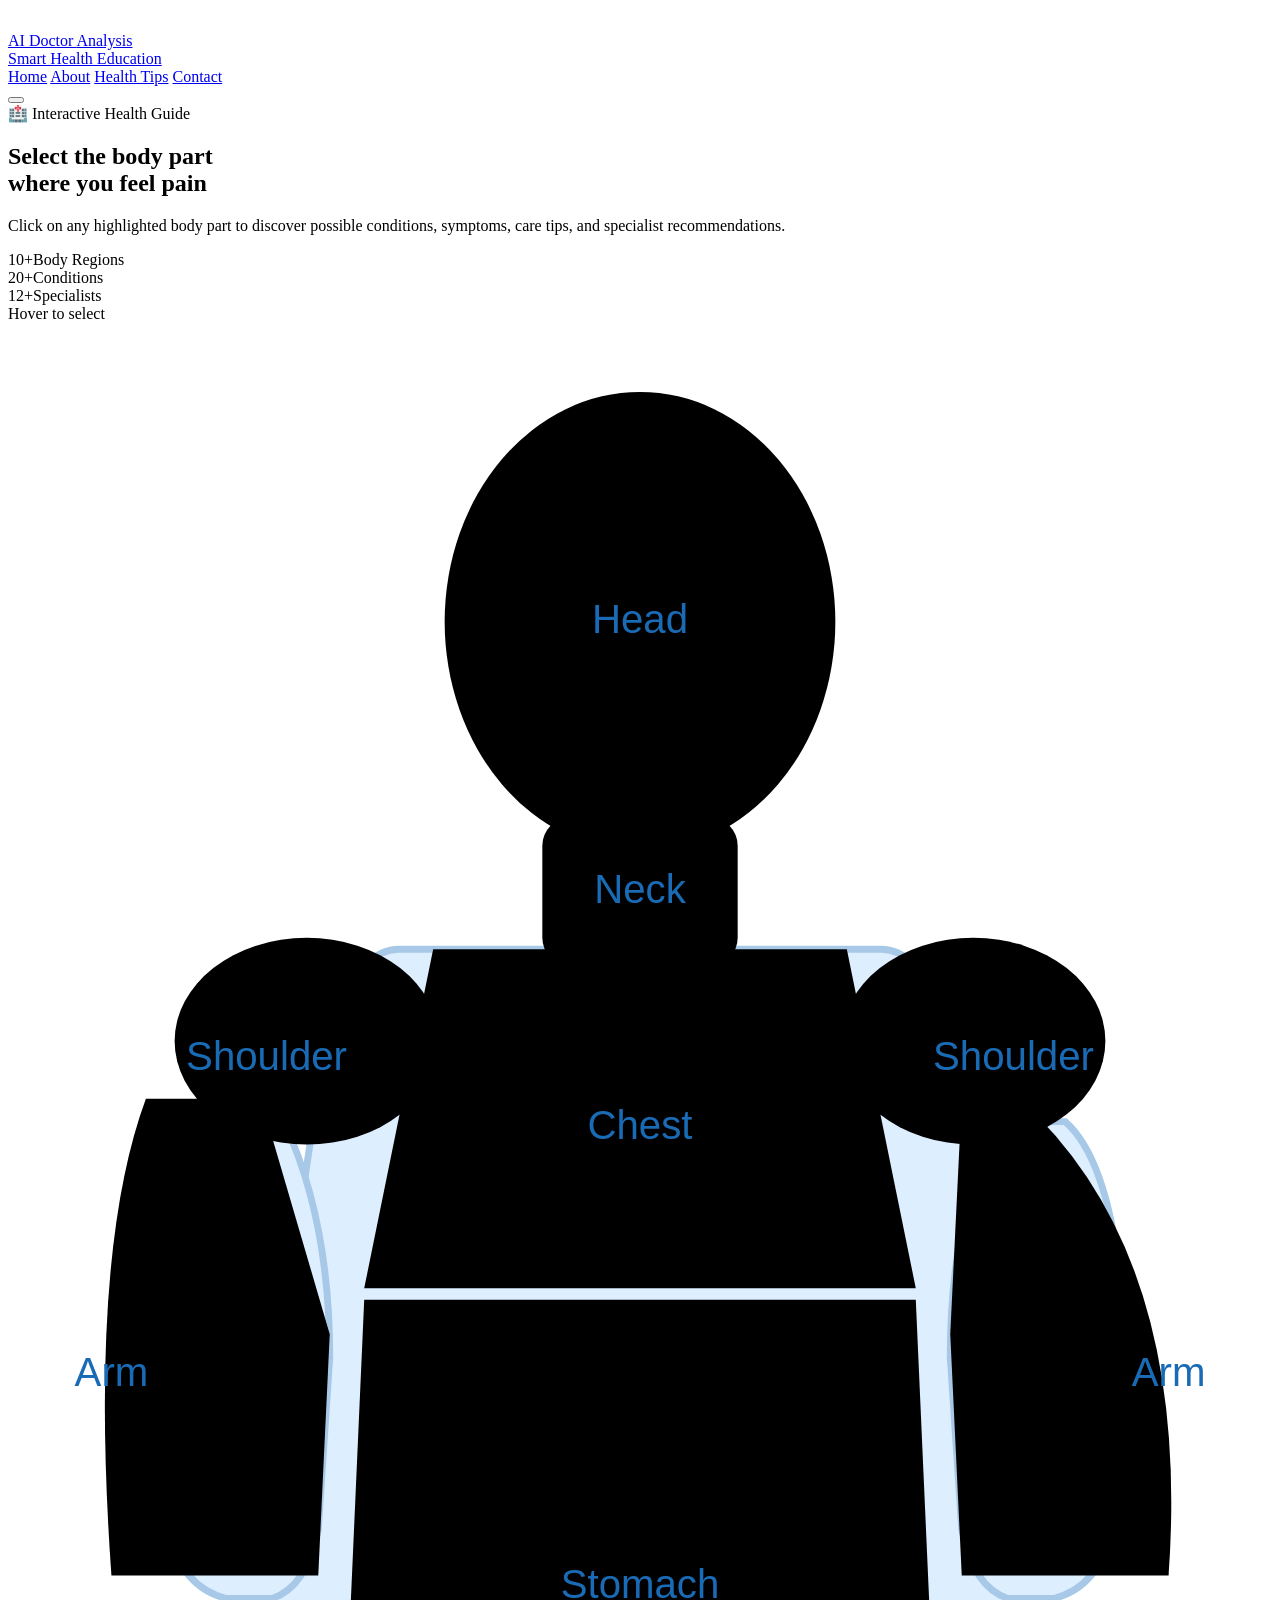
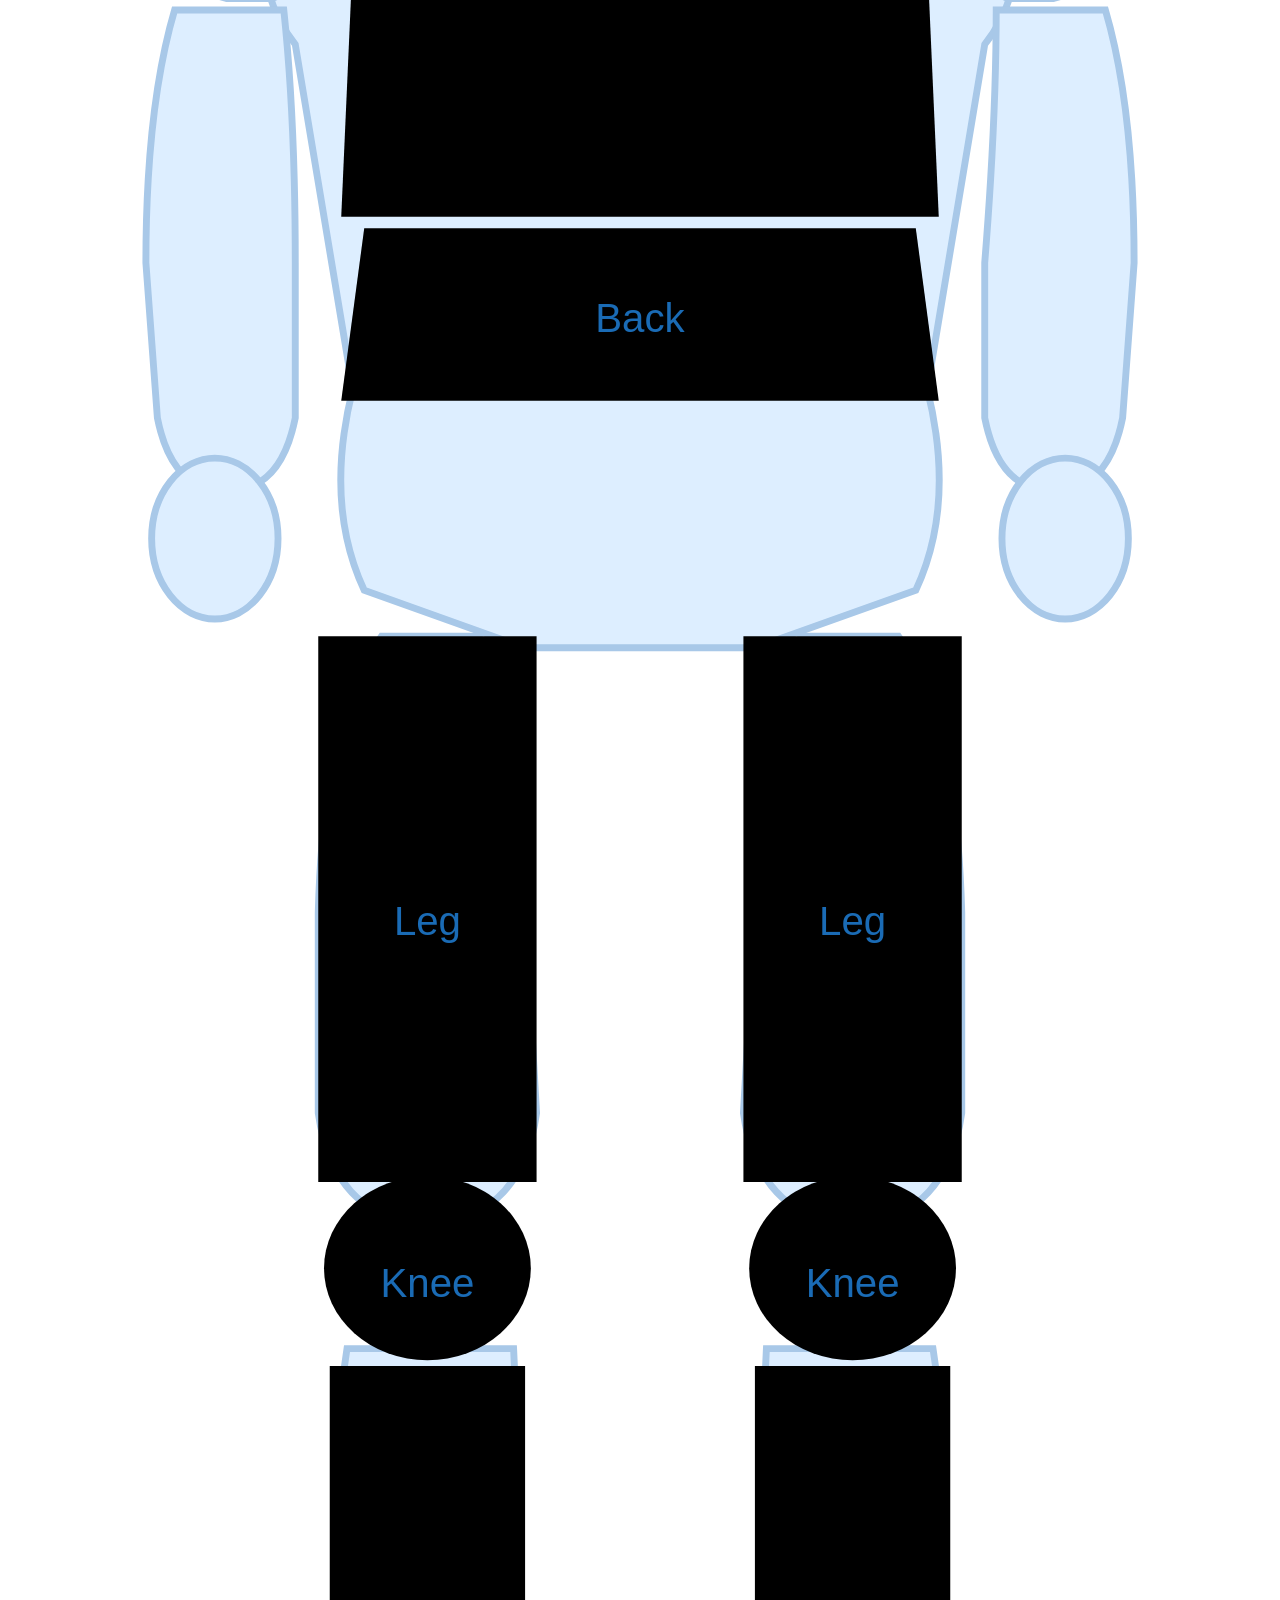
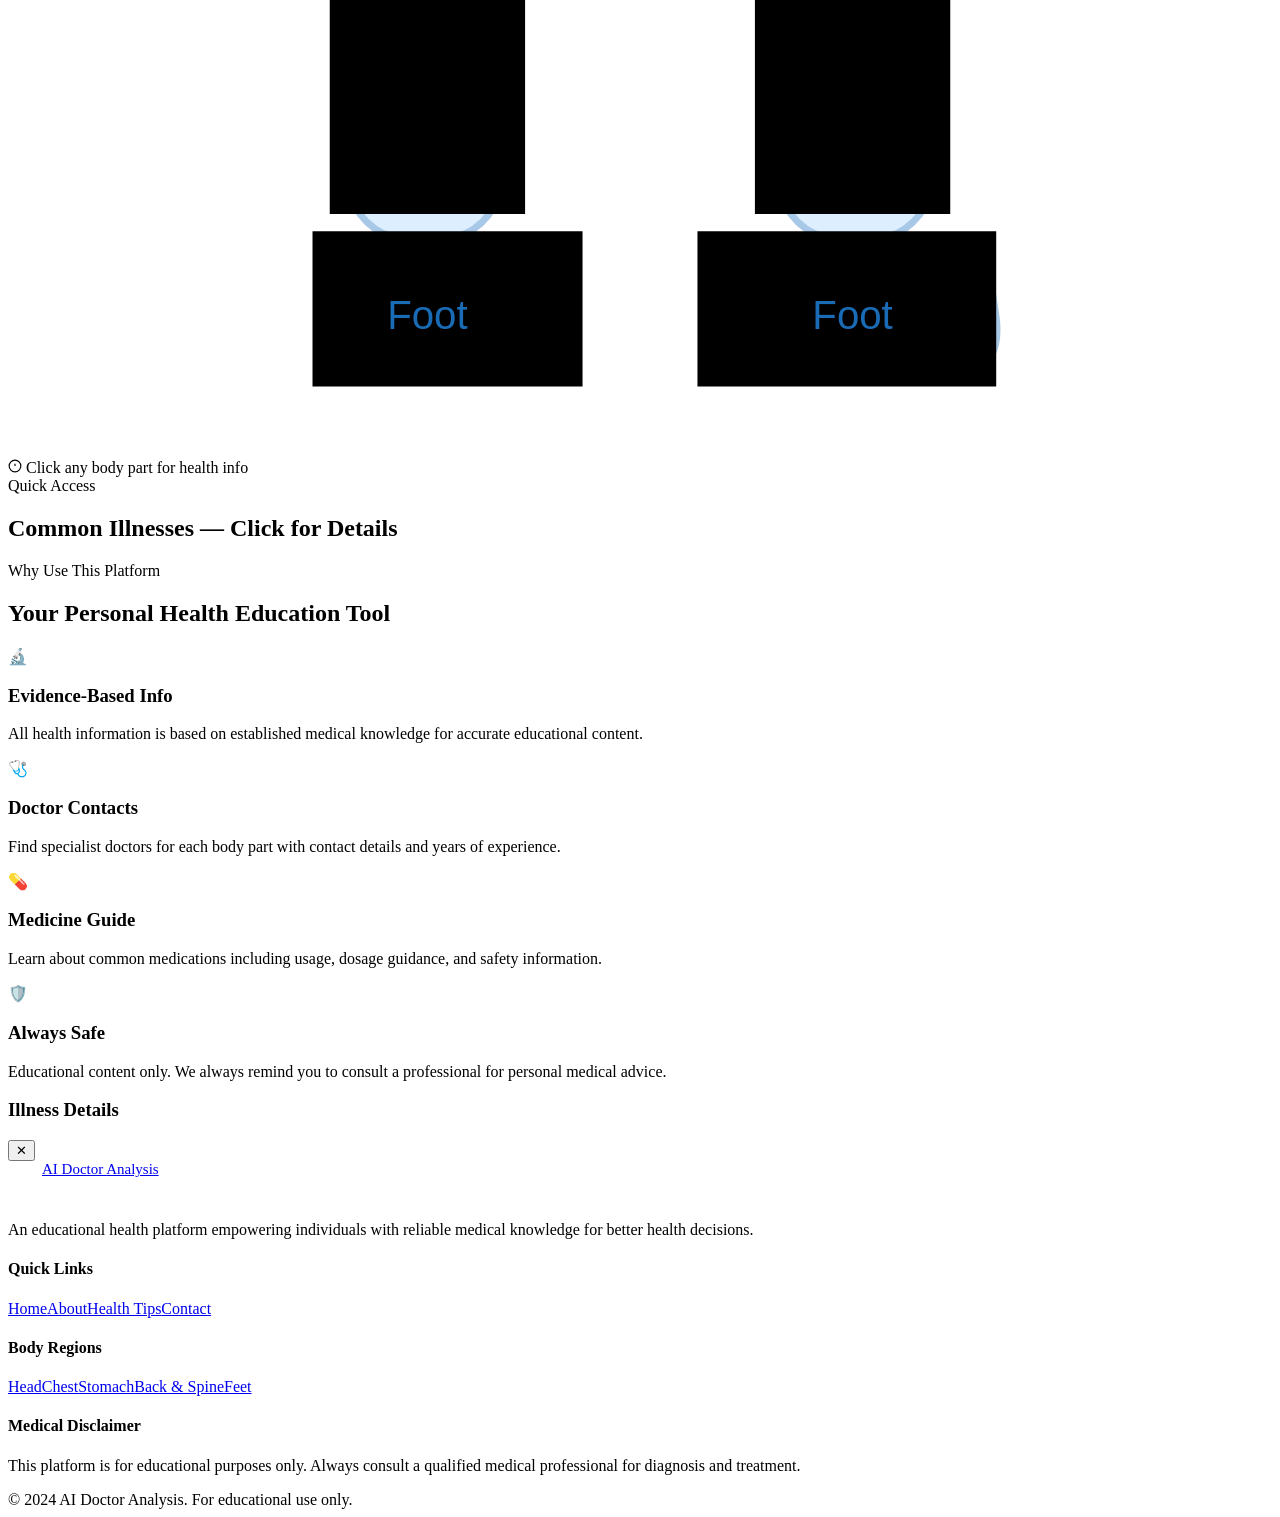
==== index.html @ 5b2f1f3f "Add files via upload" ====
<!DOCTYPE html>
<html lang="en">
<head>
<meta charset="UTF-8"><meta name="viewport" content="width=device-width,initial-scale=1">
<title>AI Doctor Analysis — Smart Health Education</title>
<link rel="stylesheet" href="css/style.css">
</head>
<body>

<header>
  <div class="hdr">
    <a href="index.html" class="logo">
      <div class="logo-ic"><svg width="20" height="20" viewBox="0 0 24 24" fill="none" stroke="white" stroke-width="2.5"><path d="M22 12h-4l-3 9L9 3l-3 9H2"/></svg></div>
      <div><div class="logo-t">AI Doctor <span>Analysis</span></div><div class="logo-s">Smart Health Education</div></div>
    </a>
    <nav class="main-nav" id="main-nav">
      <a href="index.html" class="nav-link active">Home</a>
      <a href="about.html" class="nav-link">About</a>
      <a href="tips.html" class="nav-link">Health Tips</a>
      <a href="contact.html" class="nav-link">Contact</a>
    </nav>
    <button class="hamburger" onclick="toggleMenu()"><span></span><span></span><span></span></button>
  </div>
</header>

<!-- HERO -->
<section class="hero">
  <div class="hero-inner">
    <div class="hero-text">
      <div class="hero-badge">🏥 Interactive Health Guide</div>
      <h1>Select the body part<br><span>where you feel pain</span></h1>
      <p class="hero-sub">Click on any highlighted body part to discover possible conditions, symptoms, care tips, and specialist recommendations.</p>
      <div class="hero-stats">
        <div><span class="st-num">10+</span><span class="st-lbl">Body Regions</span></div>
        <div class="st-div"></div>
        <div><span class="st-num">20+</span><span class="st-lbl">Conditions</span></div>
        <div class="st-div"></div>
        <div><span class="st-num">12+</span><span class="st-lbl">Specialists</span></div>
      </div>
    </div>

    <div class="hero-body">
      <div class="body-lbl" id="hover-lbl">Hover to select</div>
      <svg class="body-svg" viewBox="0 0 220 580" xmlns="http://www.w3.org/2000/svg">
        <defs>
          <filter id="glow"><feGaussianBlur stdDeviation="3" result="b"/><feMerge><feMergeNode in="b"/><feMergeNode in="SourceGraphic"/></feMerge></filter>
        </defs>
        <!-- Base body fill -->
        <g class="body-base" fill="#ddeeff" stroke="#a8c8e8" stroke-width="1.2">
          <ellipse cx="110" cy="52" rx="32" ry="38"/>
          <rect x="98" y="87" width="24" height="22" rx="4"/>
          <path d="M68 109 Q62 109 56 120 L44 200 Q42 220 50 230 L60 290 L160 290 L170 230 Q178 220 176 200 L164 120 Q158 109 152 109 Z"/>
          <ellipse cx="52" cy="128" rx="18" ry="14"/>
          <ellipse cx="168" cy="128" rx="18" ry="14"/>
          <path d="M36 139 Q28 146 26 171 L28 210 Q30 220 38 222 L46 222 Q52 220 54 210 L56 180 Q56 156 48 139 Z"/>
          <path d="M184 139 Q192 146 194 171 L192 210 Q190 220 182 222 L174 222 Q168 220 166 210 L164 180 Q164 156 172 139 Z"/>
          <path d="M29 224 Q24 241 24 268 L26 295 Q28 305 34 307 L42 307 Q48 305 50 295 L50 268 Q50 243 48 224 Z"/>
          <path d="M172 224 Q172 243 170 268 L170 295 Q172 305 178 307 L186 307 Q192 305 194 295 L196 268 Q196 241 191 224 Z"/>
          <ellipse cx="36" cy="316" rx="11" ry="14"/>
          <ellipse cx="184" cy="316" rx="11" ry="14"/>
          <path d="M60 290 Q55 310 62 325 L90 335 L130 335 L158 325 Q165 310 160 290 Z"/>
          <path d="M65 333 Q55 346 54 381 L54 416 Q56 430 66 434 L80 434 Q90 430 92 416 L90 381 Q88 349 82 333 Z"/>
          <path d="M155 333 Q165 346 166 381 L166 416 Q164 430 154 434 L140 434 Q130 430 128 416 L130 381 Q132 349 138 333 Z"/>
          <ellipse cx="73" cy="443" rx="16" ry="14"/>
          <ellipse cx="147" cy="443" rx="16" ry="14"/>
          <path d="M59 457 Q56 476 57 505 L58 530 Q60 540 67 542 L78 542 Q85 540 87 530 L88 505 Q89 476 88 457 Z"/>
          <path d="M132 457 Q131 476 132 505 L133 530 Q135 540 142 542 L153 542 Q160 540 162 530 L163 505 Q164 476 161 457 Z"/>
          <path d="M57 543 Q55 556 58 564 L92 566 Q98 564 97 556 L95 543 Z"/>
          <path d="M133 543 Q131 556 133 564 L167 566 Q173 564 172 556 L170 543 Z"/>
        </g>

        <!-- CLICKABLE PARTS — each strictly maps to one bodyPart slug -->
        <ellipse class="bp" data-part="head" data-lbl="Head" cx="110" cy="52" rx="34" ry="40"/>
        <rect class="bp" data-part="neck" data-lbl="Neck" x="93" y="86" width="34" height="26" rx="5"/>
        <ellipse class="bp" data-part="shoulders" data-lbl="Left Shoulder" cx="52" cy="125" rx="23" ry="18"/>
        <ellipse class="bp" data-part="shoulders" data-lbl="Right Shoulder" cx="168" cy="125" rx="23" ry="18"/>
        <path class="bp" data-part="chest" data-lbl="Chest" d="M74 109 L146 109 L158 168 L62 168 Z"/>
        <path class="bp" data-part="stomach" data-lbl="Stomach" d="M62 170 L158 170 L162 260 L58 260 Z"/>
        <path class="bp" data-part="arms" data-lbl="Left Arm" d="M24 135 Q14 162 18 218 L54 218 L56 176 L44 135 Z"/>
        <path class="bp" data-part="arms" data-lbl="Right Arm" d="M166 135 L176 135 Q206 162 202 218 L166 218 L164 176 Z"/>
        <path class="bp" data-part="back" data-lbl="Back / Lower Back" d="M62 262 L58 292 L162 292 L158 262 Z"/>
        <ellipse class="bp" data-part="knees" data-lbl="Left Knee" cx="73" cy="443" rx="18" ry="16"/>
        <ellipse class="bp" data-part="knees" data-lbl="Right Knee" cx="147" cy="443" rx="18" ry="16"/>
        <path class="bp" data-part="legs" data-lbl="Left Leg" d="M54 333 L92 333 L92 428 L54 428 Z"/>
        <path class="bp" data-part="legs" data-lbl="Right Leg" d="M128 333 L166 333 L166 428 L128 428 Z"/>
        <path class="bp" data-part="legs" data-lbl="Left Lower Leg" d="M56 460 L90 460 L90 538 L56 538 Z"/>
        <path class="bp" data-part="legs" data-lbl="Right Lower Leg" d="M130 460 L164 460 L164 538 L130 538 Z"/>
        <path class="bp" data-part="feet" data-lbl="Left Foot" d="M53 541 L100 541 L100 568 L53 568 Z"/>
        <path class="bp" data-part="feet" data-lbl="Right Foot" d="M120 541 L172 541 L172 568 L120 568 Z"/>

        <!-- Labels -->
        <g font-family="DM Sans,sans-serif" font-size="7" fill="#1a6bb5" pointer-events="none" text-anchor="middle">
          <text x="110" y="54">Head</text><text x="110" y="101">Neck</text>
          <text x="45" y="130">Shoulder</text><text x="175" y="130">Shoulder</text>
          <text x="110" y="142">Chest</text><text x="110" y="222">Stomach</text>
          <text x="18" y="185">Arm</text><text x="202" y="185">Arm</text>
          <text x="110" y="280">Back</text>
          <text x="73" y="448">Knee</text><text x="147" y="448">Knee</text>
          <text x="73" y="385">Leg</text><text x="147" y="385">Leg</text>
          <text x="73" y="558">Foot</text><text x="147" y="558">Foot</text>
        </g>
      </svg>
      <div class="body-hint">
        <svg width="14" height="14" viewBox="0 0 24 24" fill="none" stroke="currentColor" stroke-width="2"><circle cx="12" cy="12" r="10"/><path d="M12 8v4m0 4h.01"/></svg>
        Click any body part for health info
      </div>
    </div>
  </div>
</section>

<!-- COMMON ILLNESSES -->
<section class="common-section">
  <div class="container">
    <div class="sec-lbl">Quick Access</div>
    <h2 class="sec-title">Common Illnesses — Click for Details</h2>
    <div class="common-grid" id="common-grid"></div>
  </div>
</section>

<!-- FEATURES -->
<section class="features">
  <div class="container">
    <div class="sec-lbl">Why Use This Platform</div>
    <h2 class="sec-title">Your Personal Health Education Tool</h2>
    <div class="feat-grid">
      <div class="feat-card"><div class="feat-icon">🔬</div><h3>Evidence-Based Info</h3><p>All health information is based on established medical knowledge for accurate educational content.</p></div>
      <div class="feat-card"><div class="feat-icon">🩺</div><h3>Doctor Contacts</h3><p>Find specialist doctors for each body part with contact details and years of experience.</p></div>
      <div class="feat-card"><div class="feat-icon">💊</div><h3>Medicine Guide</h3><p>Learn about common medications including usage, dosage guidance, and safety information.</p></div>
      <div class="feat-card"><div class="feat-icon">🛡️</div><h3>Always Safe</h3><p>Educational content only. We always remind you to consult a professional for personal medical advice.</p></div>
    </div>
  </div>
</section>

<!-- COMMON ILLNESS MODAL -->
<div class="modal-overlay" id="ci-modal">
  <div class="modal" style="max-width:640px">
    <div class="m-hdr">
      <h3 id="ci-modal-title">Illness Details</h3>
      <button class="m-close" onclick="closeModal('ci-modal')">✕</button>
    </div>
    <div class="m-body" id="ci-modal-body"></div>
  </div>
</div>

<div id="toast" class="toast"></div>

<footer>
  <div class="container">
    <div class="foot-grid">
      <div class="foot-brand">
        <a href="index.html" class="logo" style="margin-bottom:10px;display:inline-flex">
          <div class="logo-ic" style="width:34px;height:34px"><svg width="16" height="16" viewBox="0 0 24 24" fill="none" stroke="white" stroke-width="2.5"><path d="M22 12h-4l-3 9L9 3l-3 9H2"/></svg></div>
          <div><div class="logo-t" style="font-size:15px">AI Doctor <span>Analysis</span></div></div>
        </a>
        <p>An educational health platform empowering individuals with reliable medical knowledge for better health decisions.</p>
      </div>
      <div class="foot-links"><h4>Quick Links</h4><a href="index.html">Home</a><a href="about.html">About</a><a href="tips.html">Health Tips</a><a href="contact.html">Contact</a></div>
      <div class="foot-links"><h4>Body Regions</h4><a href="illness.html?part=head">Head</a><a href="illness.html?part=chest">Chest</a><a href="illness.html?part=stomach">Stomach</a><a href="illness.html?part=back">Back & Spine</a><a href="illness.html?part=feet">Feet</a></div>
      <div class="foot-disc"><h4>Medical Disclaimer</h4><p>This platform is for educational purposes only. Always consult a qualified medical professional for diagnosis and treatment.</p></div>
    </div>
    <div class="foot-btm">© 2024 AI Doctor Analysis. For educational use only.</div>
  </div>
</footer>

<script src="js/data.js"></script>
<script>
// Body part click
document.querySelectorAll('.bp').forEach(el => {
  el.addEventListener('mouseenter', () => {
    document.getElementById('hover-lbl').textContent = el.dataset.lbl;
    document.querySelectorAll(`[data-part="${el.dataset.part}"]`).forEach(p => p.style.fill = 'rgba(0,180,216,.3)');
  });
  el.addEventListener('mouseleave', () => {
    document.getElementById('hover-lbl').textContent = 'Hover to select';
    document.querySelectorAll(`[data-part="${el.dataset.part}"]`).forEach(p => p.style.fill = 'transparent');
  });
  el.addEventListener('click', () => {
    window.location.href = `illness.html?part=${el.dataset.part}`;
  });
});

// Build common illness grid
function buildCommonGrid() {
  const grid = document.getElementById('common-grid');
  grid.innerHTML = COMMON_ILLNESSES.map(ci => `
    <div class="ci-card" onclick="showCommonIllness('${ci.id}')">
      <div class="ci-icon">${ci.icon}</div>
      <div class="ci-name">${ci.name}</div>
    </div>`).join('');
}

function showCommonIllness(id) {
  const ci = COMMON_ILLNESSES.find(c => c.id === id);
  if (!ci) return;
  document.getElementById('ci-modal-title').textContent = ci.icon + ' ' + ci.name;
  document.getElementById('ci-modal-body').innerHTML = `
    <p style="color:var(--tx-l);line-height:1.75;margin-bottom:18px;font-size:15px">${esc(ci.description)}</p>
    <div class="list-title">🔍 Symptoms</div>
    <ul class="sym-list">${ci.symptoms.map(s=>`<li>${esc(s)}</li>`).join('')}</ul>
    <div class="list-title" style="margin-top:18px">💚 Care Tips</div>
    <ul class="care-list">${ci.careTips.map(c=>`<li>${esc(c)}</li>`).join('')}</ul>
    <div class="list-title" style="margin-top:18px">💊 Medicines</div>
    <div class="med-warn">⚠️ Educational only — always consult a doctor before taking any medication.</div>
    <div class="med-cards" style="margin-top:12px">
      ${ci.medicines.map(m=>`
        <div class="med-card">
          <div class="med-name">${esc(m.name)}</div>
          <span class="otc-badge ${m.otc?'otc-yes':'otc-no'}">${m.otc?'✓ Over-the-Counter':'⚕ Prescription Required'}</span>
          <div class="med-info">${esc(m.info)}</div>
        </div>`).join('')}
    </div>
    <div style="margin-top:16px;padding:12px 14px;background:#e8f4ff;border-radius:9px;font-size:13px;color:var(--pr-d);border-left:3px solid var(--pr)">
      <strong>⚕️ Note:</strong> This information is for educational purposes only. If symptoms are severe or persistent, please consult a qualified healthcare professional immediately.
    </div>`;
  openModal('ci-modal');
}

buildCommonGrid();
</script>
</body>
</html>
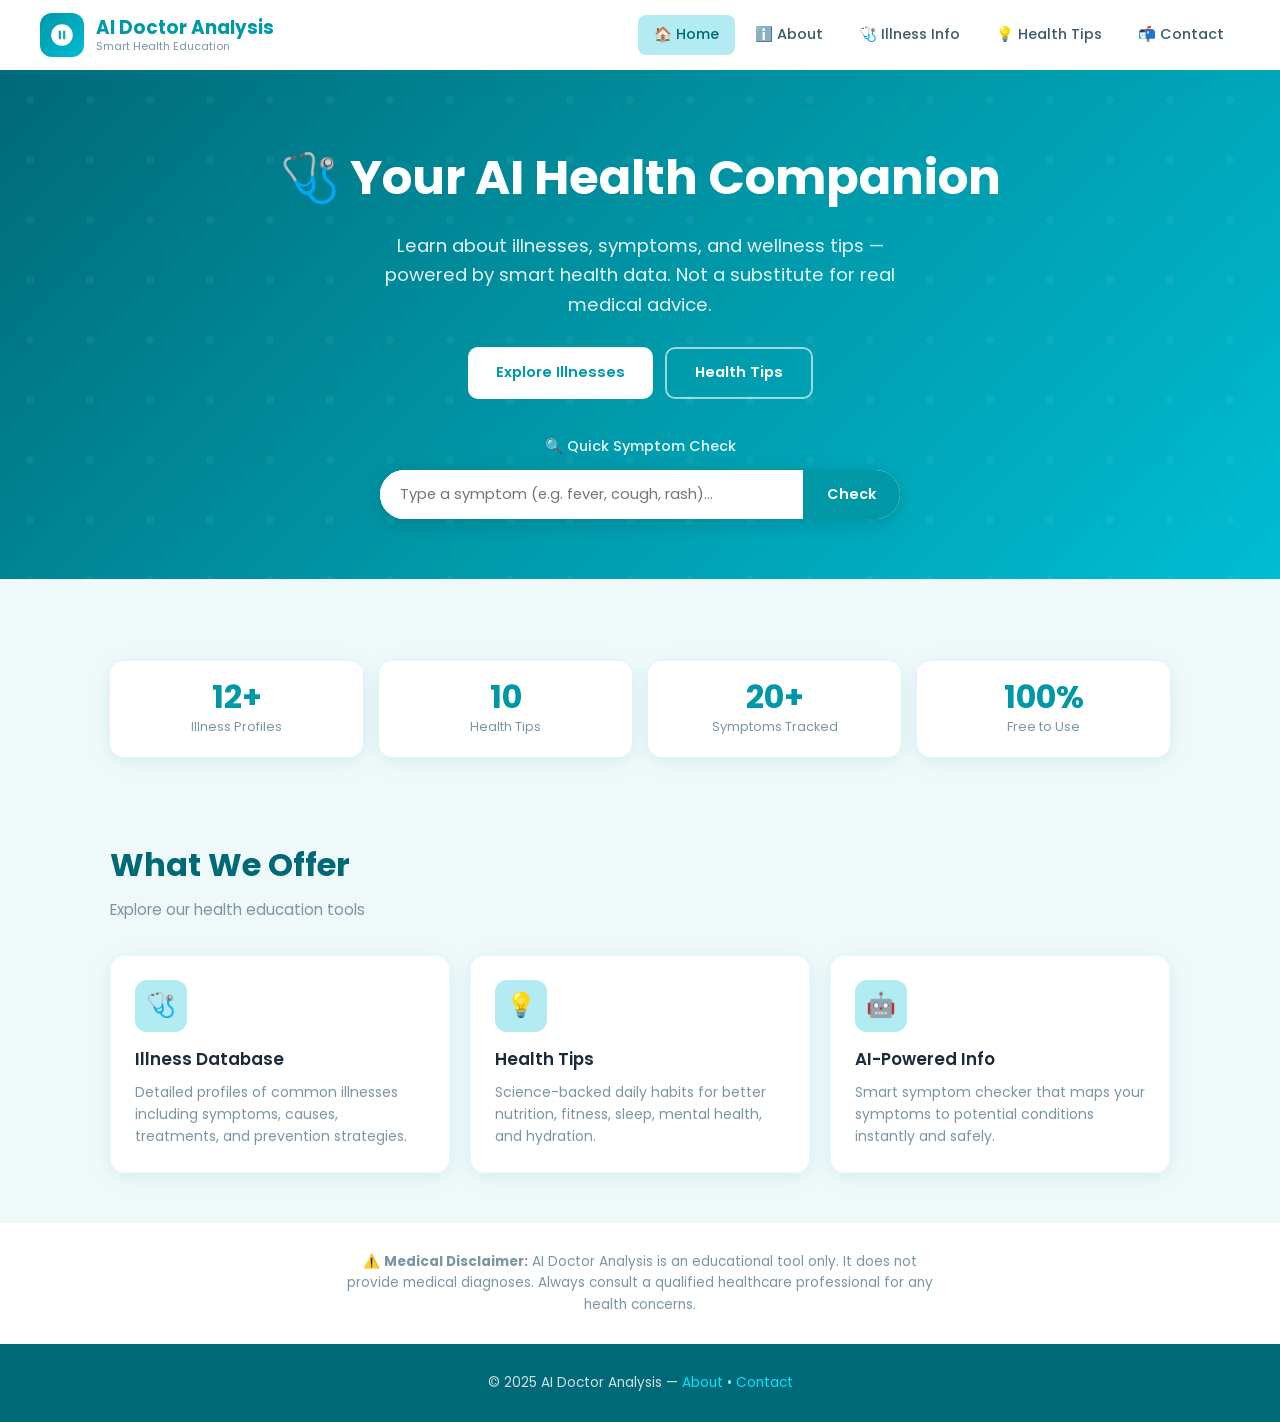
==== commit 19b14d3f: "Add files via upload" ====
--- a/index.html
+++ b/index.html
@@ -1,221 +1,164 @@
 <!DOCTYPE html>
 <html lang="en">
 <head>
-<meta charset="UTF-8"><meta name="viewport" content="width=device-width,initial-scale=1">
-<title>AI Doctor Analysis — Smart Health Education</title>
-<link rel="stylesheet" href="css/style.css">
+  <meta charset="UTF-8" />
+  <meta name="viewport" content="width=device-width, initial-scale=1.0" />
+  <title>AI Doctor Analysis - Smart Health Education</title>
+  <link rel="stylesheet" href="css/style.css" />
 </head>
 <body>
 
-<header>
-  <div class="hdr">
-    <a href="index.html" class="logo">
-      <div class="logo-ic"><svg width="20" height="20" viewBox="0 0 24 24" fill="none" stroke="white" stroke-width="2.5"><path d="M22 12h-4l-3 9L9 3l-3 9H2"/></svg></div>
-      <div><div class="logo-t">AI Doctor <span>Analysis</span></div><div class="logo-s">Smart Health Education</div></div>
-    </a>
-    <nav class="main-nav" id="main-nav">
-      <a href="index.html" class="nav-link active">Home</a>
-      <a href="about.html" class="nav-link">About</a>
-      <a href="tips.html" class="nav-link">Health Tips</a>
-      <a href="contact.html" class="nav-link">Contact</a>
-    </nav>
-    <button class="hamburger" onclick="toggleMenu()"><span></span><span></span><span></span></button>
-  </div>
-</header>
+  <!-- Overlay for mobile menu -->
+  <div class="nav-overlay" id="navOverlay"></div>
 
-<!-- HERO -->
-<section class="hero">
-  <div class="hero-inner">
-    <div class="hero-text">
-      <div class="hero-badge">🏥 Interactive Health Guide</div>
-      <h1>Select the body part<br><span>where you feel pain</span></h1>
-      <p class="hero-sub">Click on any highlighted body part to discover possible conditions, symptoms, care tips, and specialist recommendations.</p>
-      <div class="hero-stats">
-        <div><span class="st-num">10+</span><span class="st-lbl">Body Regions</span></div>
-        <div class="st-div"></div>
-        <div><span class="st-num">20+</span><span class="st-lbl">Conditions</span></div>
-        <div class="st-div"></div>
-        <div><span class="st-num">12+</span><span class="st-lbl">Specialists</span></div>
+  <!-- NAVBAR -->
+  <nav class="navbar">
+    <div class="navbar-container">
+      <a href="index.html" class="navbar-brand">
+        <div class="brand-icon">
+          <svg viewBox="0 0 24 24" xmlns="http://www.w3.org/2000/svg">
+            <path d="M12 2C6.48 2 2 6.48 2 12s4.48 10 10 10 10-4.48 10-10S17.52 2 12 2zm-1 14H9V8h2v8zm4 0h-2V8h2v8z"/>
+          </svg>
+        </div>
+        <div class="brand-text">
+          <span class="brand-name">AI Doctor Analysis</span>
+          <span class="brand-tagline">Smart Health Education</span>
+        </div>
+      </a>
+
+      <!-- Hamburger Button -->
+      <button class="hamburger" id="hamburger" aria-label="Toggle menu" aria-expanded="false">
+        <span></span>
+        <span></span>
+        <span></span>
+      </button>
+
+      <!-- Nav Links -->
+      <ul class="navbar-links" id="navLinks">
+        <li><a href="index.html">🏠 Home</a></li>
+        <li><a href="about.html">ℹ️ About</a></li>
+        <li><a href="illness.html">🩺 Illness Info</a></li>
+        <li><a href="tips.html">💡 Health Tips</a></li>
+        <li><a href="contact.html">📬 Contact</a></li>
+      </ul>
+    </div>
+  </nav>
+
+  <!-- PAGE CONTENT -->
+  <main class="page-content">
+
+    <!-- Hero -->
+    <section class="hero">
+      <h1>🩺 Your AI Health Companion</h1>
+      <p>Learn about illnesses, symptoms, and wellness tips — powered by smart health data. Not a substitute for real medical advice.</p>
+      <div style="display:flex;gap:12px;justify-content:center;flex-wrap:wrap;margin-top:8px;">
+        <a href="illness.html" class="btn btn-primary">Explore Illnesses</a>
+        <a href="tips.html" class="btn btn-outline">Health Tips</a>
       </div>
-    </div>
 
-    <div class="hero-body">
-      <div class="body-lbl" id="hover-lbl">Hover to select</div>
-      <svg class="body-svg" viewBox="0 0 220 580" xmlns="http://www.w3.org/2000/svg">
-        <defs>
-          <filter id="glow"><feGaussianBlur stdDeviation="3" result="b"/><feMerge><feMergeNode in="b"/><feMergeNode in="SourceGraphic"/></feMerge></filter>
-        </defs>
-        <!-- Base body fill -->
-        <g class="body-base" fill="#ddeeff" stroke="#a8c8e8" stroke-width="1.2">
-          <ellipse cx="110" cy="52" rx="32" ry="38"/>
-          <rect x="98" y="87" width="24" height="22" rx="4"/>
-          <path d="M68 109 Q62 109 56 120 L44 200 Q42 220 50 230 L60 290 L160 290 L170 230 Q178 220 176 200 L164 120 Q158 109 152 109 Z"/>
-          <ellipse cx="52" cy="128" rx="18" ry="14"/>
-          <ellipse cx="168" cy="128" rx="18" ry="14"/>
-          <path d="M36 139 Q28 146 26 171 L28 210 Q30 220 38 222 L46 222 Q52 220 54 210 L56 180 Q56 156 48 139 Z"/>
-          <path d="M184 139 Q192 146 194 171 L192 210 Q190 220 182 222 L174 222 Q168 220 166 210 L164 180 Q164 156 172 139 Z"/>
-          <path d="M29 224 Q24 241 24 268 L26 295 Q28 305 34 307 L42 307 Q48 305 50 295 L50 268 Q50 243 48 224 Z"/>
-          <path d="M172 224 Q172 243 170 268 L170 295 Q172 305 178 307 L186 307 Q192 305 194 295 L196 268 Q196 241 191 224 Z"/>
-          <ellipse cx="36" cy="316" rx="11" ry="14"/>
-          <ellipse cx="184" cy="316" rx="11" ry="14"/>
-          <path d="M60 290 Q55 310 62 325 L90 335 L130 335 L158 325 Q165 310 160 290 Z"/>
-          <path d="M65 333 Q55 346 54 381 L54 416 Q56 430 66 434 L80 434 Q90 430 92 416 L90 381 Q88 349 82 333 Z"/>
-          <path d="M155 333 Q165 346 166 381 L166 416 Q164 430 154 434 L140 434 Q130 430 128 416 L130 381 Q132 349 138 333 Z"/>
-          <ellipse cx="73" cy="443" rx="16" ry="14"/>
-          <ellipse cx="147" cy="443" rx="16" ry="14"/>
-          <path d="M59 457 Q56 476 57 505 L58 530 Q60 540 67 542 L78 542 Q85 540 87 530 L88 505 Q89 476 88 457 Z"/>
-          <path d="M132 457 Q131 476 132 505 L133 530 Q135 540 142 542 L153 542 Q160 540 162 530 L163 505 Q164 476 161 457 Z"/>
-          <path d="M57 543 Q55 556 58 564 L92 566 Q98 564 97 556 L95 543 Z"/>
-          <path d="M133 543 Q131 556 133 564 L167 566 Q173 564 172 556 L170 543 Z"/>
-        </g>
+      <!-- Symptom Checker -->
+      <div style="margin-top:36px;">
+        <p style="margin-bottom:12px;font-size:0.9rem;opacity:0.9;font-weight:500;">🔍 Quick Symptom Check</p>
+        <div class="search-box">
+          <input type="text" id="symptomInput" placeholder="Type a symptom (e.g. fever, cough, rash)..." />
+          <button onclick="checkSymptom()">Check</button>
+        </div>
+        <div class="result-box" id="symptomResult">
+          <h3>🔎 Possible Conditions</h3>
+          <ul id="resultList"></ul>
+          <p style="margin-top:12px;font-size:0.78rem;color:#999;">⚠️ This is for educational purposes only. Consult a doctor for diagnosis.</p>
+        </div>
+      </div>
+    </section>
 
-        <!-- CLICKABLE PARTS — each strictly maps to one bodyPart slug -->
-        <ellipse class="bp" data-part="head" data-lbl="Head" cx="110" cy="52" rx="34" ry="40"/>
-        <rect class="bp" data-part="neck" data-lbl="Neck" x="93" y="86" width="34" height="26" rx="5"/>
-        <ellipse class="bp" data-part="shoulders" data-lbl="Left Shoulder" cx="52" cy="125" rx="23" ry="18"/>
-        <ellipse class="bp" data-part="shoulders" data-lbl="Right Shoulder" cx="168" cy="125" rx="23" ry="18"/>
-        <path class="bp" data-part="chest" data-lbl="Chest" d="M74 109 L146 109 L158 168 L62 168 Z"/>
-        <path class="bp" data-part="stomach" data-lbl="Stomach" d="M62 170 L158 170 L162 260 L58 260 Z"/>
-        <path class="bp" data-part="arms" data-lbl="Left Arm" d="M24 135 Q14 162 18 218 L54 218 L56 176 L44 135 Z"/>
-        <path class="bp" data-part="arms" data-lbl="Right Arm" d="M166 135 L176 135 Q206 162 202 218 L166 218 L164 176 Z"/>
-        <path class="bp" data-part="back" data-lbl="Back / Lower Back" d="M62 262 L58 292 L162 292 L158 262 Z"/>
-        <ellipse class="bp" data-part="knees" data-lbl="Left Knee" cx="73" cy="443" rx="18" ry="16"/>
-        <ellipse class="bp" data-part="knees" data-lbl="Right Knee" cx="147" cy="443" rx="18" ry="16"/>
-        <path class="bp" data-part="legs" data-lbl="Left Leg" d="M54 333 L92 333 L92 428 L54 428 Z"/>
-        <path class="bp" data-part="legs" data-lbl="Right Leg" d="M128 333 L166 333 L166 428 L128 428 Z"/>
-        <path class="bp" data-part="legs" data-lbl="Left Lower Leg" d="M56 460 L90 460 L90 538 L56 538 Z"/>
-        <path class="bp" data-part="legs" data-lbl="Right Lower Leg" d="M130 460 L164 460 L164 538 L130 538 Z"/>
-        <path class="bp" data-part="feet" data-lbl="Left Foot" d="M53 541 L100 541 L100 568 L53 568 Z"/>
-        <path class="bp" data-part="feet" data-lbl="Right Foot" d="M120 541 L172 541 L172 568 L120 568 Z"/>
+    <!-- Stats -->
+    <section class="section">
+      <div class="container">
+        <div class="stats-row">
+          <div class="stat-item"><div class="stat-number">12+</div><div class="stat-label">Illness Profiles</div></div>
+          <div class="stat-item"><div class="stat-number">10</div><div class="stat-label">Health Tips</div></div>
+          <div class="stat-item"><div class="stat-number">20+</div><div class="stat-label">Symptoms Tracked</div></div>
+          <div class="stat-item"><div class="stat-number">100%</div><div class="stat-label">Free to Use</div></div>
+        </div>
+      </div>
+    </section>
 
-        <!-- Labels -->
-        <g font-family="DM Sans,sans-serif" font-size="7" fill="#1a6bb5" pointer-events="none" text-anchor="middle">
-          <text x="110" y="54">Head</text><text x="110" y="101">Neck</text>
-          <text x="45" y="130">Shoulder</text><text x="175" y="130">Shoulder</text>
-          <text x="110" y="142">Chest</text><text x="110" y="222">Stomach</text>
-          <text x="18" y="185">Arm</text><text x="202" y="185">Arm</text>
-          <text x="110" y="280">Back</text>
-          <text x="73" y="448">Knee</text><text x="147" y="448">Knee</text>
-          <text x="73" y="385">Leg</text><text x="147" y="385">Leg</text>
-          <text x="73" y="558">Foot</text><text x="147" y="558">Foot</text>
-        </g>
-      </svg>
-      <div class="body-hint">
-        <svg width="14" height="14" viewBox="0 0 24 24" fill="none" stroke="currentColor" stroke-width="2"><circle cx="12" cy="12" r="10"/><path d="M12 8v4m0 4h.01"/></svg>
-        Click any body part for health info
+    <!-- Feature Cards -->
+    <section class="section" style="padding-top:0;">
+      <div class="container">
+        <h2 class="section-title">What We Offer</h2>
+        <p class="section-subtitle">Explore our health education tools</p>
+        <div class="cards-grid">
+          <a href="illness.html" class="card" style="text-decoration:none;">
+            <div class="card-icon">🩺</div>
+            <h3>Illness Database</h3>
+            <p>Detailed profiles of common illnesses including symptoms, causes, treatments, and prevention strategies.</p>
+          </a>
+          <a href="tips.html" class="card" style="text-decoration:none;">
+            <div class="card-icon">💡</div>
+            <h3>Health Tips</h3>
+            <p>Science-backed daily habits for better nutrition, fitness, sleep, mental health, and hydration.</p>
+          </a>
+          <a href="about.html" class="card" style="text-decoration:none;">
+            <div class="card-icon">🤖</div>
+            <h3>AI-Powered Info</h3>
+            <p>Smart symptom checker that maps your symptoms to potential conditions instantly and safely.</p>
+          </a>
+        </div>
       </div>
-    </div>
-  </div>
-</section>
+    </section>
 
-<!-- COMMON ILLNESSES -->
-<section class="common-section">
-  <div class="container">
-    <div class="sec-lbl">Quick Access</div>
-    <h2 class="sec-title">Common Illnesses — Click for Details</h2>
-    <div class="common-grid" id="common-grid"></div>
-  </div>
-</section>
+    <!-- Disclaimer -->
+    <section class="section" style="background:white;padding:28px 24px;">
+      <div class="container" style="text-align:center;">
+        <p style="font-size:0.85rem;color:#7a95a5;max-width:600px;margin:0 auto;">
+          ⚠️ <strong>Medical Disclaimer:</strong> AI Doctor Analysis is an educational tool only. It does not provide medical diagnoses. Always consult a qualified healthcare professional for any health concerns.
+        </p>
+      </div>
+    </section>
 
-<!-- FEATURES -->
-<section class="features">
-  <div class="container">
-    <div class="sec-lbl">Why Use This Platform</div>
-    <h2 class="sec-title">Your Personal Health Education Tool</h2>
-    <div class="feat-grid">
-      <div class="feat-card"><div class="feat-icon">🔬</div><h3>Evidence-Based Info</h3><p>All health information is based on established medical knowledge for accurate educational content.</p></div>
-      <div class="feat-card"><div class="feat-icon">🩺</div><h3>Doctor Contacts</h3><p>Find specialist doctors for each body part with contact details and years of experience.</p></div>
-      <div class="feat-card"><div class="feat-icon">💊</div><h3>Medicine Guide</h3><p>Learn about common medications including usage, dosage guidance, and safety information.</p></div>
-      <div class="feat-card"><div class="feat-icon">🛡️</div><h3>Always Safe</h3><p>Educational content only. We always remind you to consult a professional for personal medical advice.</p></div>
-    </div>
-  </div>
-</section>
+  </main>
 
-<!-- COMMON ILLNESS MODAL -->
-<div class="modal-overlay" id="ci-modal">
-  <div class="modal" style="max-width:640px">
-    <div class="m-hdr">
-      <h3 id="ci-modal-title">Illness Details</h3>
-      <button class="m-close" onclick="closeModal('ci-modal')">✕</button>
-    </div>
-    <div class="m-body" id="ci-modal-body"></div>
-  </div>
-</div>
+  <footer>
+    <p>&copy; 2025 AI Doctor Analysis &mdash; <a href="about.html">About</a> &bull; <a href="contact.html">Contact</a></p>
+  </footer>
 
-<div id="toast" class="toast"></div>
+  <script src="js/data.js"></script>
+  <script src="js/navbar.js"></script>
+  <script>
+    function checkSymptom() {
+      const input = document.getElementById('symptomInput').value.toLowerCase().trim();
+      const resultBox = document.getElementById('symptomResult');
+      const resultList = document.getElementById('resultList');
 
-<footer>
-  <div class="container">
-    <div class="foot-grid">
-      <div class="foot-brand">
-        <a href="index.html" class="logo" style="margin-bottom:10px;display:inline-flex">
-          <div class="logo-ic" style="width:34px;height:34px"><svg width="16" height="16" viewBox="0 0 24 24" fill="none" stroke="white" stroke-width="2.5"><path d="M22 12h-4l-3 9L9 3l-3 9H2"/></svg></div>
-          <div><div class="logo-t" style="font-size:15px">AI Doctor <span>Analysis</span></div></div>
-        </a>
-        <p>An educational health platform empowering individuals with reliable medical knowledge for better health decisions.</p>
-      </div>
-      <div class="foot-links"><h4>Quick Links</h4><a href="index.html">Home</a><a href="about.html">About</a><a href="tips.html">Health Tips</a><a href="contact.html">Contact</a></div>
-      <div class="foot-links"><h4>Body Regions</h4><a href="illness.html?part=head">Head</a><a href="illness.html?part=chest">Chest</a><a href="illness.html?part=stomach">Stomach</a><a href="illness.html?part=back">Back & Spine</a><a href="illness.html?part=feet">Feet</a></div>
-      <div class="foot-disc"><h4>Medical Disclaimer</h4><p>This platform is for educational purposes only. Always consult a qualified medical professional for diagnosis and treatment.</p></div>
-    </div>
-    <div class="foot-btm">© 2024 AI Doctor Analysis. For educational use only.</div>
-  </div>
-</footer>
+      if (!input) return;
 
-<script src="js/data.js"></script>
-<script>
-// Body part click
-document.querySelectorAll('.bp').forEach(el => {
-  el.addEventListener('mouseenter', () => {
-    document.getElementById('hover-lbl').textContent = el.dataset.lbl;
-    document.querySelectorAll(`[data-part="${el.dataset.part}"]`).forEach(p => p.style.fill = 'rgba(0,180,216,.3)');
-  });
-  el.addEventListener('mouseleave', () => {
-    document.getElementById('hover-lbl').textContent = 'Hover to select';
-    document.querySelectorAll(`[data-part="${el.dataset.part}"]`).forEach(p => p.style.fill = 'transparent');
-  });
-  el.addEventListener('click', () => {
-    window.location.href = `illness.html?part=${el.dataset.part}`;
-  });
-});
+      // Find matching symptoms
+      let matches = new Set();
+      for (const [key, illnesses] of Object.entries(healthData.symptomChecker)) {
+        if (input.includes(key) || key.includes(input)) {
+          illnesses.forEach(ill => matches.add(ill));
+        }
+      }
 
-// Build common illness grid
-function buildCommonGrid() {
-  const grid = document.getElementById('common-grid');
-  grid.innerHTML = COMMON_ILLNESSES.map(ci => `
-    <div class="ci-card" onclick="showCommonIllness('${ci.id}')">
-      <div class="ci-icon">${ci.icon}</div>
-      <div class="ci-name">${ci.name}</div>
-    </div>`).join('');
-}
+      resultList.innerHTML = '';
+      if (matches.size === 0) {
+        resultList.innerHTML = '<li>No matching conditions found. Try: fever, cough, rash, headache, nausea...</li>';
+      } else {
+        matches.forEach(name => {
+          const ill = healthData.illnesses.find(i => i.name === name);
+          const li = document.createElement('li');
+          li.textContent = ill ? `${ill.emoji} ${ill.name} — ${ill.severity} severity` : name;
+          resultList.appendChild(li);
+        });
+      }
 
-function showCommonIllness(id) {
-  const ci = COMMON_ILLNESSES.find(c => c.id === id);
-  if (!ci) return;
-  document.getElementById('ci-modal-title').textContent = ci.icon + ' ' + ci.name;
-  document.getElementById('ci-modal-body').innerHTML = `
-    <p style="color:var(--tx-l);line-height:1.75;margin-bottom:18px;font-size:15px">${esc(ci.description)}</p>
-    <div class="list-title">🔍 Symptoms</div>
-    <ul class="sym-list">${ci.symptoms.map(s=>`<li>${esc(s)}</li>`).join('')}</ul>
-    <div class="list-title" style="margin-top:18px">💚 Care Tips</div>
-    <ul class="care-list">${ci.careTips.map(c=>`<li>${esc(c)}</li>`).join('')}</ul>
-    <div class="list-title" style="margin-top:18px">💊 Medicines</div>
-    <div class="med-warn">⚠️ Educational only — always consult a doctor before taking any medication.</div>
-    <div class="med-cards" style="margin-top:12px">
-      ${ci.medicines.map(m=>`
-        <div class="med-card">
-          <div class="med-name">${esc(m.name)}</div>
-          <span class="otc-badge ${m.otc?'otc-yes':'otc-no'}">${m.otc?'✓ Over-the-Counter':'⚕ Prescription Required'}</span>
-          <div class="med-info">${esc(m.info)}</div>
-        </div>`).join('')}
-    </div>
-    <div style="margin-top:16px;padding:12px 14px;background:#e8f4ff;border-radius:9px;font-size:13px;color:var(--pr-d);border-left:3px solid var(--pr)">
-      <strong>⚕️ Note:</strong> This information is for educational purposes only. If symptoms are severe or persistent, please consult a qualified healthcare professional immediately.
-    </div>`;
-  openModal('ci-modal');
-}
+      resultBox.classList.add('show');
+    }
 
-buildCommonGrid();
-</script>
+    document.getElementById('symptomInput').addEventListener('keydown', function(e) {
+      if (e.key === 'Enter') checkSymptom();
+    });
+  </script>
 </body>
 </html>
--- a/css/style.css
+++ b/css/style.css
@@ -0,0 +1,710 @@
+/* ==========================================
+   AI Doctor - Complete Mobile-Responsive CSS
+   ========================================== */
+
+@import url('https://fonts.googleapis.com/css2?family=Poppins:wght@300;400;500;600;700&display=swap');
+
+:root {
+  --primary: #0097a7;
+  --primary-dark: #006978;
+  --primary-light: #b2ebf2;
+  --secondary: #00bcd4;
+  --accent: #00e5ff;
+  --white: #ffffff;
+  --light-bg: #f0f9fa;
+  --text-dark: #1a2a3a;
+  --text-mid: #3d5a6c;
+  --text-light: #7a95a5;
+  --card-bg: #ffffff;
+  --shadow: 0 4px 20px rgba(0,151,167,0.12);
+  --shadow-hover: 0 8px 30px rgba(0,151,167,0.22);
+  --border-radius: 14px;
+  --nav-height: 70px;
+}
+
+* {
+  margin: 0;
+  padding: 0;
+  box-sizing: border-box;
+}
+
+html {
+  scroll-behavior: smooth;
+}
+
+body {
+  font-family: 'Poppins', sans-serif;
+  background-color: var(--light-bg);
+  color: var(--text-dark);
+  line-height: 1.6;
+}
+
+/* ==========================================
+   NAVBAR - FULLY MOBILE RESPONSIVE
+   ========================================== */
+
+.navbar {
+  position: fixed;
+  top: 0;
+  left: 0;
+  width: 100%;
+  height: var(--nav-height);
+  background: var(--white);
+  box-shadow: 0 2px 20px rgba(0,151,167,0.15);
+  z-index: 1000;
+  display: flex;
+  align-items: center;
+  padding: 0 24px;
+}
+
+.navbar-container {
+  width: 100%;
+  max-width: 1200px;
+  margin: 0 auto;
+  display: flex;
+  align-items: center;
+  justify-content: space-between;
+}
+
+/* Logo */
+.navbar-brand {
+  display: flex;
+  align-items: center;
+  gap: 12px;
+  text-decoration: none;
+}
+
+.brand-icon {
+  width: 44px;
+  height: 44px;
+  background: linear-gradient(135deg, var(--primary), var(--secondary));
+  border-radius: 12px;
+  display: flex;
+  align-items: center;
+  justify-content: center;
+  flex-shrink: 0;
+}
+
+.brand-icon svg {
+  width: 26px;
+  height: 26px;
+  fill: white;
+}
+
+.brand-text {
+  display: flex;
+  flex-direction: column;
+  line-height: 1.2;
+}
+
+.brand-name {
+  font-size: 1.15rem;
+  font-weight: 700;
+  color: var(--primary);
+}
+
+.brand-tagline {
+  font-size: 0.68rem;
+  color: var(--text-light);
+  font-weight: 400;
+}
+
+/* Nav Links - Desktop */
+.navbar-links {
+  display: flex;
+  align-items: center;
+  gap: 4px;
+  list-style: none;
+}
+
+.navbar-links a {
+  text-decoration: none;
+  color: var(--text-mid);
+  font-size: 0.9rem;
+  font-weight: 500;
+  padding: 8px 16px;
+  border-radius: 8px;
+  transition: all 0.2s ease;
+  display: block;
+}
+
+.navbar-links a:hover,
+.navbar-links a.active {
+  background: var(--primary-light);
+  color: var(--primary-dark);
+}
+
+/* Hamburger Button - Hidden on desktop */
+.hamburger {
+  display: none;
+  flex-direction: column;
+  gap: 5px;
+  cursor: pointer;
+  padding: 8px;
+  border-radius: 8px;
+  border: none;
+  background: transparent;
+  transition: background 0.2s;
+  z-index: 1100;
+}
+
+.hamburger:hover {
+  background: var(--primary-light);
+}
+
+.hamburger span {
+  display: block;
+  width: 24px;
+  height: 2.5px;
+  background: var(--primary);
+  border-radius: 3px;
+  transition: all 0.3s ease;
+  transform-origin: center;
+}
+
+/* Hamburger Animation when open */
+.hamburger.open span:nth-child(1) {
+  transform: translateY(7.5px) rotate(45deg);
+}
+
+.hamburger.open span:nth-child(2) {
+  opacity: 0;
+  transform: scaleX(0);
+}
+
+.hamburger.open span:nth-child(3) {
+  transform: translateY(-7.5px) rotate(-45deg);
+}
+
+/* Mobile Overlay */
+.nav-overlay {
+  display: none;
+  position: fixed;
+  inset: 0;
+  background: rgba(0, 80, 95, 0.4);
+  backdrop-filter: blur(2px);
+  z-index: 998;
+  opacity: 0;
+  transition: opacity 0.3s ease;
+}
+
+.nav-overlay.active {
+  opacity: 1;
+}
+
+/* ==========================================
+   MOBILE NAVBAR
+   ========================================== */
+
+@media (max-width: 768px) {
+  .hamburger {
+    display: flex;
+  }
+
+  /* Mobile menu panel - slides in from right */
+  .navbar-links {
+    position: fixed;
+    top: 0;
+    right: -100%;
+    width: min(280px, 80vw);
+    height: 100vh;
+    background: var(--white);
+    flex-direction: column;
+    align-items: stretch;
+    gap: 0;
+    padding: calc(var(--nav-height) + 16px) 20px 20px;
+    box-shadow: -4px 0 30px rgba(0,151,167,0.18);
+    z-index: 1050;
+    transition: right 0.35s cubic-bezier(0.25, 0.46, 0.45, 0.94);
+    overflow-y: auto;
+  }
+
+  .navbar-links.open {
+    right: 0;
+  }
+
+  .navbar-links li {
+    width: 100%;
+  }
+
+  .navbar-links a {
+    padding: 14px 20px;
+    font-size: 1rem;
+    border-radius: 10px;
+    display: flex;
+    align-items: center;
+    gap: 10px;
+    color: var(--text-dark);
+    border-bottom: 1px solid rgba(0,151,167,0.08);
+  }
+
+  .navbar-links a:last-of-type {
+    border-bottom: none;
+  }
+
+  .navbar-links a:hover,
+  .navbar-links a.active {
+    background: var(--primary-light);
+    color: var(--primary-dark);
+    transform: translateX(4px);
+  }
+
+  /* Show overlay on mobile */
+  .nav-overlay {
+    display: block;
+  }
+
+  /* Prevent body scroll when menu is open */
+  body.nav-open {
+    overflow: hidden;
+  }
+}
+
+/* ==========================================
+   PAGE LAYOUT
+   ========================================== */
+
+.page-content {
+  margin-top: var(--nav-height);
+  min-height: calc(100vh - var(--nav-height));
+}
+
+/* Hero Section */
+.hero {
+  background: linear-gradient(135deg, var(--primary-dark) 0%, var(--primary) 50%, var(--secondary) 100%);
+  color: white;
+  padding: 70px 24px 60px;
+  text-align: center;
+  position: relative;
+  overflow: hidden;
+}
+
+.hero::before {
+  content: '';
+  position: absolute;
+  inset: 0;
+  background: url("data:image/svg+xml,%3Csvg width='60' height='60' viewBox='0 0 60 60' xmlns='http://www.w3.org/2000/svg'%3E%3Cg fill='none' fill-rule='evenodd'%3E%3Cg fill='%23ffffff' fill-opacity='0.05'%3E%3Ccircle cx='30' cy='30' r='4'/%3E%3C/g%3E%3C/g%3E%3C/svg%3E");
+  pointer-events: none;
+}
+
+.hero h1 {
+  font-size: clamp(1.8rem, 5vw, 3rem);
+  font-weight: 700;
+  margin-bottom: 14px;
+  position: relative;
+}
+
+.hero p {
+  font-size: clamp(0.95rem, 2.5vw, 1.15rem);
+  opacity: 0.88;
+  max-width: 560px;
+  margin: 0 auto 28px;
+  position: relative;
+}
+
+/* Container */
+.container {
+  max-width: 1100px;
+  margin: 0 auto;
+  padding: 0 20px;
+}
+
+/* Section */
+.section {
+  padding: 50px 24px;
+}
+
+.section-title {
+  font-size: clamp(1.4rem, 3.5vw, 2rem);
+  font-weight: 700;
+  color: var(--primary-dark);
+  margin-bottom: 8px;
+}
+
+.section-subtitle {
+  color: var(--text-light);
+  font-size: 0.95rem;
+  margin-bottom: 32px;
+}
+
+/* Cards Grid */
+.cards-grid {
+  display: grid;
+  grid-template-columns: repeat(auto-fill, minmax(260px, 1fr));
+  gap: 20px;
+}
+
+.card {
+  background: var(--card-bg);
+  border-radius: var(--border-radius);
+  padding: 24px;
+  box-shadow: var(--shadow);
+  transition: transform 0.25s ease, box-shadow 0.25s ease;
+  border: 1px solid rgba(0,151,167,0.07);
+}
+
+.card:hover {
+  transform: translateY(-4px);
+  box-shadow: var(--shadow-hover);
+}
+
+.card-icon {
+  width: 52px;
+  height: 52px;
+  background: var(--primary-light);
+  border-radius: 12px;
+  display: flex;
+  align-items: center;
+  justify-content: center;
+  margin-bottom: 14px;
+  font-size: 1.5rem;
+}
+
+.card h3 {
+  font-size: 1.05rem;
+  font-weight: 600;
+  color: var(--text-dark);
+  margin-bottom: 8px;
+}
+
+.card p {
+  font-size: 0.875rem;
+  color: var(--text-light);
+  line-height: 1.6;
+}
+
+/* Buttons */
+.btn {
+  display: inline-flex;
+  align-items: center;
+  gap: 8px;
+  padding: 12px 28px;
+  border-radius: 10px;
+  font-family: 'Poppins', sans-serif;
+  font-size: 0.92rem;
+  font-weight: 600;
+  cursor: pointer;
+  border: none;
+  text-decoration: none;
+  transition: all 0.25s ease;
+}
+
+.btn-primary {
+  background: var(--white);
+  color: var(--primary);
+}
+
+.btn-primary:hover {
+  background: var(--primary-light);
+  transform: translateY(-2px);
+  box-shadow: 0 6px 20px rgba(0,0,0,0.15);
+}
+
+.btn-outline {
+  background: transparent;
+  color: var(--white);
+  border: 2px solid rgba(255,255,255,0.6);
+}
+
+.btn-outline:hover {
+  background: rgba(255,255,255,0.12);
+  border-color: white;
+}
+
+/* Search Box */
+.search-box {
+  display: flex;
+  max-width: 520px;
+  margin: 0 auto;
+  background: white;
+  border-radius: 50px;
+  overflow: hidden;
+  box-shadow: 0 4px 20px rgba(0,0,0,0.15);
+  position: relative;
+}
+
+.search-box input {
+  flex: 1;
+  border: none;
+  outline: none;
+  padding: 14px 20px;
+  font-family: 'Poppins', sans-serif;
+  font-size: 0.92rem;
+  color: var(--text-dark);
+}
+
+.search-box button {
+  background: var(--primary);
+  color: white;
+  border: none;
+  padding: 14px 24px;
+  font-family: 'Poppins', sans-serif;
+  font-weight: 600;
+  font-size: 0.9rem;
+  cursor: pointer;
+  transition: background 0.2s;
+}
+
+.search-box button:hover {
+  background: var(--primary-dark);
+}
+
+/* Symptom Result Box */
+.result-box {
+  max-width: 700px;
+  margin: 24px auto 0;
+  background: white;
+  border-radius: var(--border-radius);
+  padding: 24px;
+  box-shadow: var(--shadow);
+  text-align: left;
+  display: none;
+}
+
+.result-box.show {
+  display: block;
+  animation: fadeInUp 0.4s ease;
+}
+
+@keyframes fadeInUp {
+  from { opacity: 0; transform: translateY(16px); }
+  to   { opacity: 1; transform: translateY(0); }
+}
+
+.result-box h3 {
+  color: var(--primary-dark);
+  font-size: 1.05rem;
+  margin-bottom: 12px;
+  display: flex;
+  align-items: center;
+  gap: 8px;
+}
+
+.result-box ul {
+  list-style: none;
+  display: flex;
+  flex-direction: column;
+  gap: 8px;
+}
+
+.result-box li {
+  padding: 10px 14px;
+  background: var(--light-bg);
+  border-radius: 8px;
+  font-size: 0.875rem;
+  color: var(--text-mid);
+  border-left: 3px solid var(--primary);
+}
+
+/* Tags */
+.tag {
+  display: inline-block;
+  padding: 4px 12px;
+  background: var(--primary-light);
+  color: var(--primary-dark);
+  border-radius: 20px;
+  font-size: 0.78rem;
+  font-weight: 500;
+}
+
+/* Tip Item */
+.tip-item {
+  background: var(--card-bg);
+  border-radius: var(--border-radius);
+  padding: 20px;
+  display: flex;
+  gap: 16px;
+  align-items: flex-start;
+  box-shadow: var(--shadow);
+  border: 1px solid rgba(0,151,167,0.07);
+  transition: transform 0.2s, box-shadow 0.2s;
+}
+
+.tip-item:hover {
+  transform: translateY(-3px);
+  box-shadow: var(--shadow-hover);
+}
+
+.tip-number {
+  width: 38px;
+  height: 38px;
+  background: linear-gradient(135deg, var(--primary), var(--secondary));
+  color: white;
+  border-radius: 10px;
+  display: flex;
+  align-items: center;
+  justify-content: center;
+  font-weight: 700;
+  font-size: 0.95rem;
+  flex-shrink: 0;
+}
+
+/* Form Styles */
+.form-group {
+  margin-bottom: 18px;
+}
+
+.form-group label {
+  display: block;
+  font-size: 0.875rem;
+  font-weight: 500;
+  color: var(--text-mid);
+  margin-bottom: 6px;
+}
+
+.form-group input,
+.form-group textarea,
+.form-group select {
+  width: 100%;
+  padding: 12px 16px;
+  border: 1.5px solid #d0e8ec;
+  border-radius: 10px;
+  font-family: 'Poppins', sans-serif;
+  font-size: 0.9rem;
+  color: var(--text-dark);
+  background: white;
+  outline: none;
+  transition: border-color 0.2s, box-shadow 0.2s;
+}
+
+.form-group input:focus,
+.form-group textarea:focus,
+.form-group select:focus {
+  border-color: var(--primary);
+  box-shadow: 0 0 0 3px rgba(0,151,167,0.12);
+}
+
+.form-group textarea {
+  resize: vertical;
+  min-height: 110px;
+}
+
+/* Page Header (for inner pages) */
+.page-header {
+  background: linear-gradient(135deg, var(--primary-dark), var(--primary));
+  color: white;
+  padding: 48px 24px 40px;
+  text-align: center;
+}
+
+.page-header h1 {
+  font-size: clamp(1.6rem, 4vw, 2.4rem);
+  font-weight: 700;
+  margin-bottom: 8px;
+}
+
+.page-header p {
+  font-size: 0.95rem;
+  opacity: 0.85;
+  max-width: 500px;
+  margin: 0 auto;
+}
+
+/* Footer */
+footer {
+  background: var(--primary-dark);
+  color: rgba(255,255,255,0.8);
+  padding: 28px 24px;
+  text-align: center;
+  font-size: 0.85rem;
+}
+
+footer a {
+  color: var(--accent);
+  text-decoration: none;
+}
+
+/* Illness Filter Bar */
+.filter-bar {
+  display: flex;
+  flex-wrap: wrap;
+  gap: 8px;
+  margin-bottom: 24px;
+}
+
+.filter-btn {
+  padding: 7px 16px;
+  border-radius: 20px;
+  border: 1.5px solid var(--primary);
+  background: transparent;
+  color: var(--primary);
+  font-family: 'Poppins', sans-serif;
+  font-size: 0.83rem;
+  font-weight: 500;
+  cursor: pointer;
+  transition: all 0.2s;
+}
+
+.filter-btn.active,
+.filter-btn:hover {
+  background: var(--primary);
+  color: white;
+}
+
+/* Stats Row */
+.stats-row {
+  display: grid;
+  grid-template-columns: repeat(auto-fit, minmax(150px, 1fr));
+  gap: 16px;
+  margin: 32px 0;
+}
+
+.stat-item {
+  background: white;
+  border-radius: var(--border-radius);
+  padding: 20px;
+  text-align: center;
+  box-shadow: var(--shadow);
+}
+
+.stat-number {
+  font-size: 2rem;
+  font-weight: 700;
+  color: var(--primary);
+  line-height: 1;
+}
+
+.stat-label {
+  font-size: 0.8rem;
+  color: var(--text-light);
+  margin-top: 4px;
+}
+
+/* Responsive tweaks */
+@media (max-width: 480px) {
+  .navbar {
+    padding: 0 16px;
+  }
+
+  .hero {
+    padding: 50px 16px 44px;
+  }
+
+  .section {
+    padding: 36px 16px;
+  }
+
+  .cards-grid {
+    grid-template-columns: 1fr;
+  }
+
+  .search-box {
+    flex-direction: column;
+    border-radius: 14px;
+    overflow: visible;
+  }
+
+  .search-box input {
+    border-radius: 10px;
+  }
+
+  .search-box button {
+    border-radius: 10px;
+    width: 100%;
+    text-align: center;
+  }
+
+  .btn {
+    padding: 11px 20px;
+  }
+}
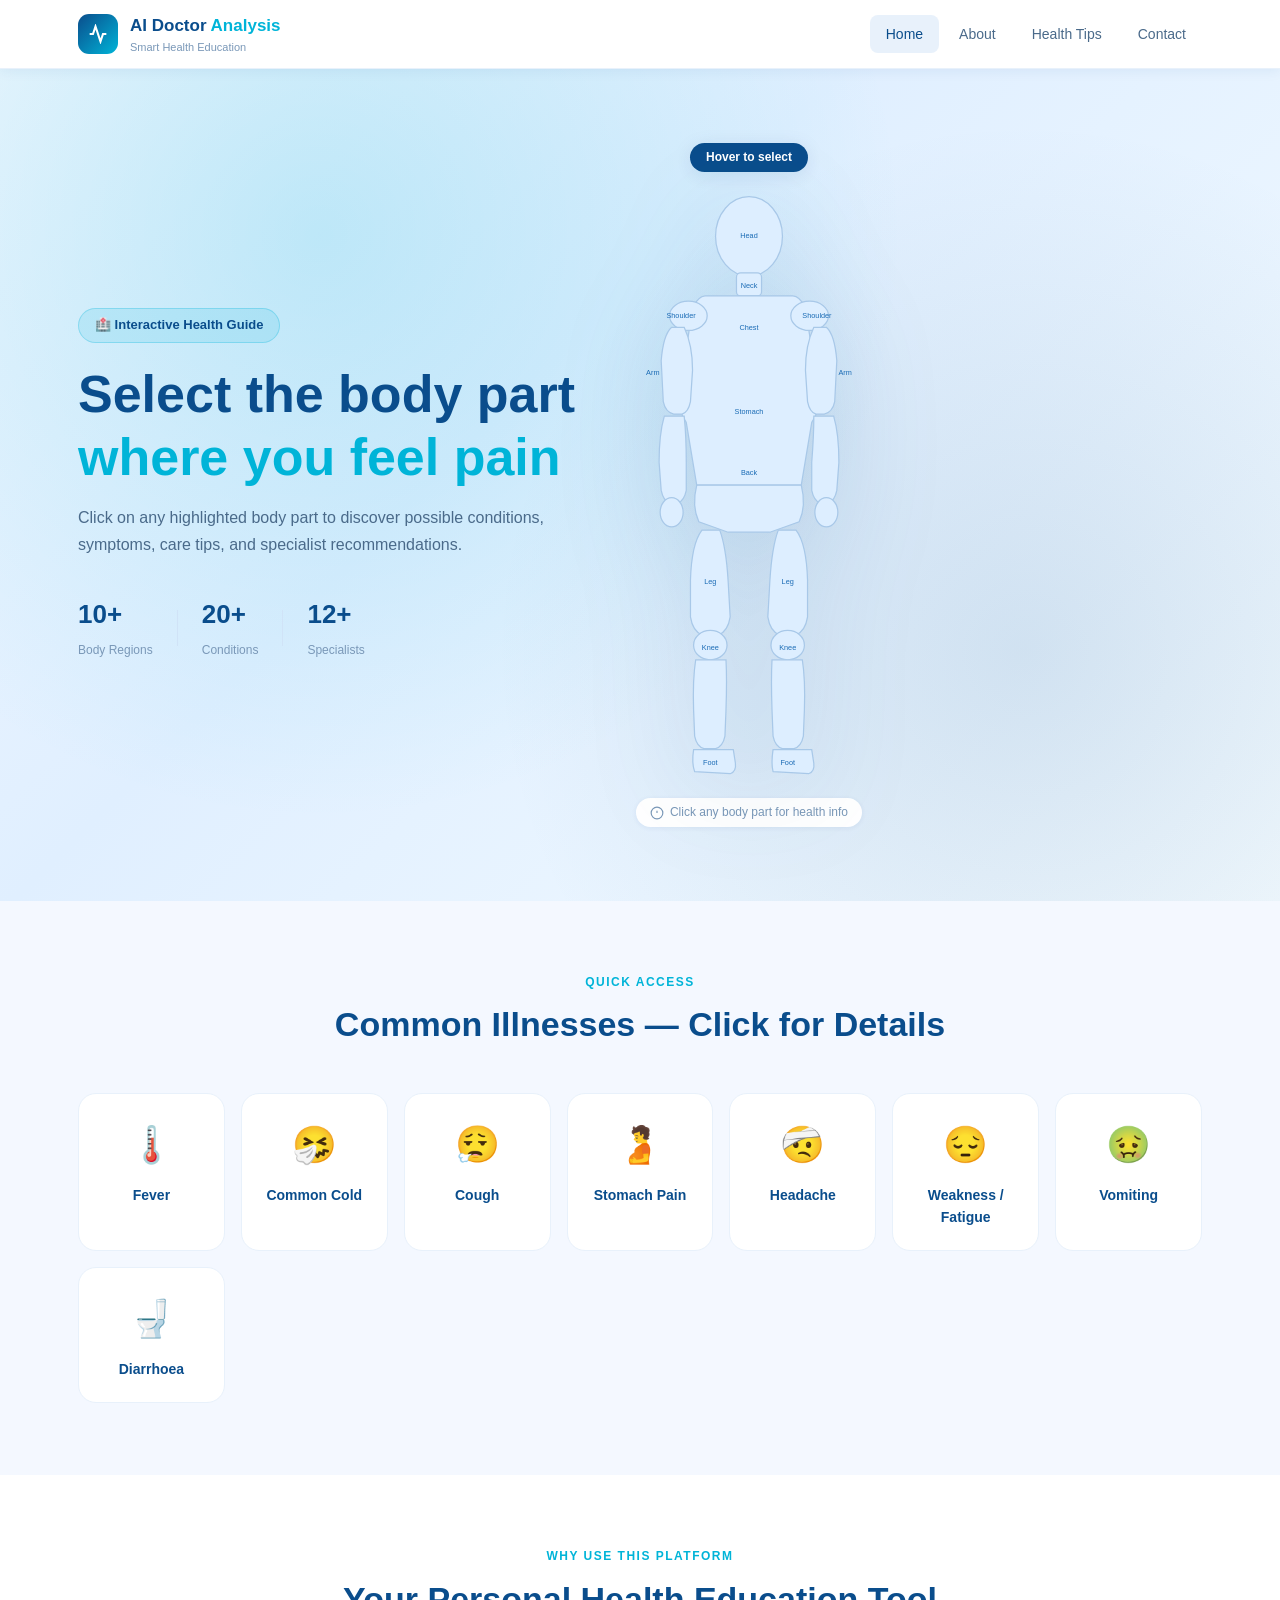
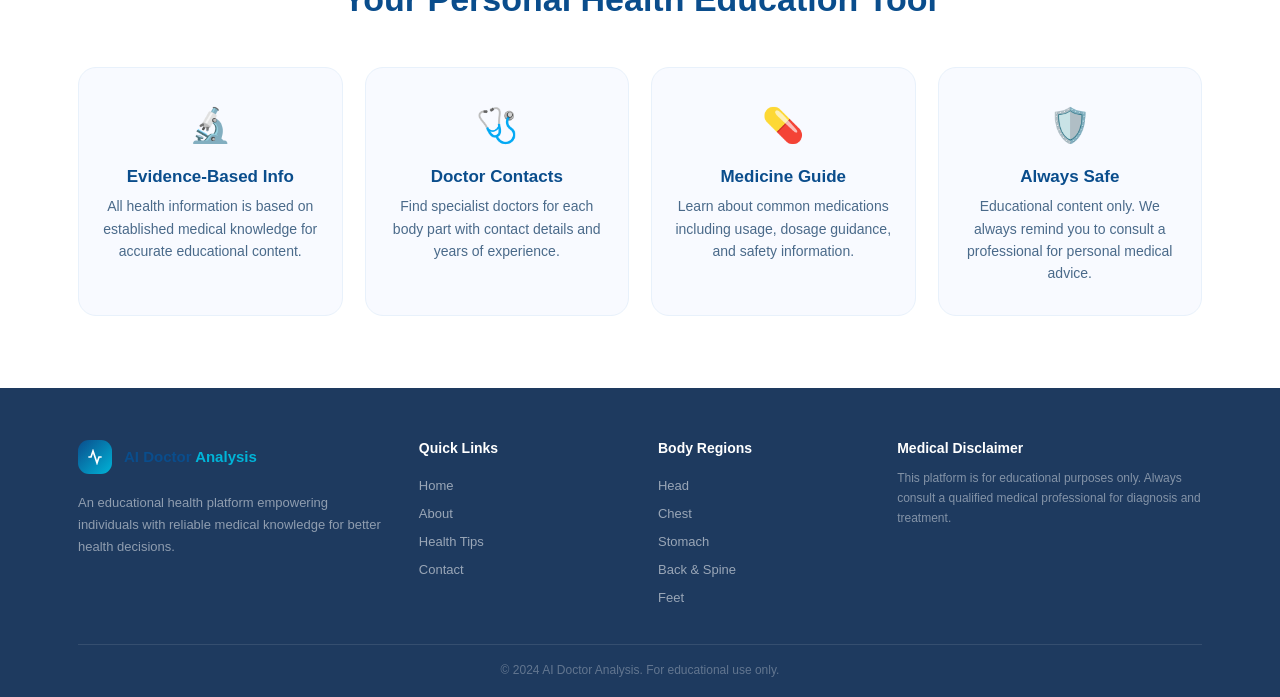
==== commit 7a798cd2: "Add files via upload" ====
--- a/index.html
+++ b/index.html
@@ -1,164 +1,221 @@
 <!DOCTYPE html>
 <html lang="en">
 <head>
-  <meta charset="UTF-8" />
-  <meta name="viewport" content="width=device-width, initial-scale=1.0" />
-  <title>AI Doctor Analysis - Smart Health Education</title>
-  <link rel="stylesheet" href="css/style.css" />
+<meta charset="UTF-8"><meta name="viewport" content="width=device-width,initial-scale=1">
+<title>AI Doctor Analysis — Smart Health Education</title>
+<link rel="stylesheet" href="css/style.css">
 </head>
 <body>
 
-  <!-- Overlay for mobile menu -->
-  <div class="nav-overlay" id="navOverlay"></div>
-
-  <!-- NAVBAR -->
-  <nav class="navbar">
-    <div class="navbar-container">
-      <a href="index.html" class="navbar-brand">
-        <div class="brand-icon">
-          <svg viewBox="0 0 24 24" xmlns="http://www.w3.org/2000/svg">
-            <path d="M12 2C6.48 2 2 6.48 2 12s4.48 10 10 10 10-4.48 10-10S17.52 2 12 2zm-1 14H9V8h2v8zm4 0h-2V8h2v8z"/>
-          </svg>
-        </div>
-        <div class="brand-text">
-          <span class="brand-name">AI Doctor Analysis</span>
-          <span class="brand-tagline">Smart Health Education</span>
-        </div>
-      </a>
-
-      <!-- Hamburger Button -->
-      <button class="hamburger" id="hamburger" aria-label="Toggle menu" aria-expanded="false">
-        <span></span>
-        <span></span>
-        <span></span>
-      </button>
-
-      <!-- Nav Links -->
-      <ul class="navbar-links" id="navLinks">
-        <li><a href="index.html">🏠 Home</a></li>
-        <li><a href="about.html">ℹ️ About</a></li>
-        <li><a href="illness.html">🩺 Illness Info</a></li>
-        <li><a href="tips.html">💡 Health Tips</a></li>
-        <li><a href="contact.html">📬 Contact</a></li>
-      </ul>
-    </div>
-  </nav>
-
-  <!-- PAGE CONTENT -->
-  <main class="page-content">
-
-    <!-- Hero -->
-    <section class="hero">
-      <h1>🩺 Your AI Health Companion</h1>
-      <p>Learn about illnesses, symptoms, and wellness tips — powered by smart health data. Not a substitute for real medical advice.</p>
-      <div style="display:flex;gap:12px;justify-content:center;flex-wrap:wrap;margin-top:8px;">
-        <a href="illness.html" class="btn btn-primary">Explore Illnesses</a>
-        <a href="tips.html" class="btn btn-outline">Health Tips</a>
+<header>
+  <div class="hdr">
+    <a href="index.html" class="logo">
+      <div class="logo-ic"><svg width="20" height="20" viewBox="0 0 24 24" fill="none" stroke="white" stroke-width="2.5"><path d="M22 12h-4l-3 9L9 3l-3 9H2"/></svg></div>
+      <div><div class="logo-t">AI Doctor <span>Analysis</span></div><div class="logo-s">Smart Health Education</div></div>
+    </a>
+    <nav class="main-nav" id="main-nav">
+      <a href="index.html" class="nav-link active">Home</a>
+      <a href="about.html" class="nav-link">About</a>
+      <a href="tips.html" class="nav-link">Health Tips</a>
+      <a href="contact.html" class="nav-link">Contact</a>
+    </nav>
+    <button class="hamburger" onclick="toggleMenu()"><span></span><span></span><span></span></button>
+  </div>
+</header>
+
+<!-- HERO -->
+<section class="hero">
+  <div class="hero-inner">
+    <div class="hero-text">
+      <div class="hero-badge">🏥 Interactive Health Guide</div>
+      <h1>Select the body part<br><span>where you feel pain</span></h1>
+      <p class="hero-sub">Click on any highlighted body part to discover possible conditions, symptoms, care tips, and specialist recommendations.</p>
+      <div class="hero-stats">
+        <div><span class="st-num">10+</span><span class="st-lbl">Body Regions</span></div>
+        <div class="st-div"></div>
+        <div><span class="st-num">20+</span><span class="st-lbl">Conditions</span></div>
+        <div class="st-div"></div>
+        <div><span class="st-num">12+</span><span class="st-lbl">Specialists</span></div>
       </div>
-
-      <!-- Symptom Checker -->
-      <div style="margin-top:36px;">
-        <p style="margin-bottom:12px;font-size:0.9rem;opacity:0.9;font-weight:500;">🔍 Quick Symptom Check</p>
-        <div class="search-box">
-          <input type="text" id="symptomInput" placeholder="Type a symptom (e.g. fever, cough, rash)..." />
-          <button onclick="checkSymptom()">Check</button>
-        </div>
-        <div class="result-box" id="symptomResult">
-          <h3>🔎 Possible Conditions</h3>
-          <ul id="resultList"></ul>
-          <p style="margin-top:12px;font-size:0.78rem;color:#999;">⚠️ This is for educational purposes only. Consult a doctor for diagnosis.</p>
-        </div>
+    </div>
+
+    <div class="hero-body">
+      <div class="body-lbl" id="hover-lbl">Hover to select</div>
+      <svg class="body-svg" viewBox="0 0 220 580" xmlns="http://www.w3.org/2000/svg">
+        <defs>
+          <filter id="glow"><feGaussianBlur stdDeviation="3" result="b"/><feMerge><feMergeNode in="b"/><feMergeNode in="SourceGraphic"/></feMerge></filter>
+        </defs>
+        <!-- Base body fill -->
+        <g class="body-base" fill="#ddeeff" stroke="#a8c8e8" stroke-width="1.2">
+          <ellipse cx="110" cy="52" rx="32" ry="38"/>
+          <rect x="98" y="87" width="24" height="22" rx="4"/>
+          <path d="M68 109 Q62 109 56 120 L44 200 Q42 220 50 230 L60 290 L160 290 L170 230 Q178 220 176 200 L164 120 Q158 109 152 109 Z"/>
+          <ellipse cx="52" cy="128" rx="18" ry="14"/>
+          <ellipse cx="168" cy="128" rx="18" ry="14"/>
+          <path d="M36 139 Q28 146 26 171 L28 210 Q30 220 38 222 L46 222 Q52 220 54 210 L56 180 Q56 156 48 139 Z"/>
+          <path d="M184 139 Q192 146 194 171 L192 210 Q190 220 182 222 L174 222 Q168 220 166 210 L164 180 Q164 156 172 139 Z"/>
+          <path d="M29 224 Q24 241 24 268 L26 295 Q28 305 34 307 L42 307 Q48 305 50 295 L50 268 Q50 243 48 224 Z"/>
+          <path d="M172 224 Q172 243 170 268 L170 295 Q172 305 178 307 L186 307 Q192 305 194 295 L196 268 Q196 241 191 224 Z"/>
+          <ellipse cx="36" cy="316" rx="11" ry="14"/>
+          <ellipse cx="184" cy="316" rx="11" ry="14"/>
+          <path d="M60 290 Q55 310 62 325 L90 335 L130 335 L158 325 Q165 310 160 290 Z"/>
+          <path d="M65 333 Q55 346 54 381 L54 416 Q56 430 66 434 L80 434 Q90 430 92 416 L90 381 Q88 349 82 333 Z"/>
+          <path d="M155 333 Q165 346 166 381 L166 416 Q164 430 154 434 L140 434 Q130 430 128 416 L130 381 Q132 349 138 333 Z"/>
+          <ellipse cx="73" cy="443" rx="16" ry="14"/>
+          <ellipse cx="147" cy="443" rx="16" ry="14"/>
+          <path d="M59 457 Q56 476 57 505 L58 530 Q60 540 67 542 L78 542 Q85 540 87 530 L88 505 Q89 476 88 457 Z"/>
+          <path d="M132 457 Q131 476 132 505 L133 530 Q135 540 142 542 L153 542 Q160 540 162 530 L163 505 Q164 476 161 457 Z"/>
+          <path d="M57 543 Q55 556 58 564 L92 566 Q98 564 97 556 L95 543 Z"/>
+          <path d="M133 543 Q131 556 133 564 L167 566 Q173 564 172 556 L170 543 Z"/>
+        </g>
+
+        <!-- CLICKABLE PARTS — each strictly maps to one bodyPart slug -->
+        <ellipse class="bp" data-part="head" data-lbl="Head" cx="110" cy="52" rx="34" ry="40"/>
+        <rect class="bp" data-part="neck" data-lbl="Neck" x="93" y="86" width="34" height="26" rx="5"/>
+        <ellipse class="bp" data-part="shoulders" data-lbl="Left Shoulder" cx="52" cy="125" rx="23" ry="18"/>
+        <ellipse class="bp" data-part="shoulders" data-lbl="Right Shoulder" cx="168" cy="125" rx="23" ry="18"/>
+        <path class="bp" data-part="chest" data-lbl="Chest" d="M74 109 L146 109 L158 168 L62 168 Z"/>
+        <path class="bp" data-part="stomach" data-lbl="Stomach" d="M62 170 L158 170 L162 260 L58 260 Z"/>
+        <path class="bp" data-part="arms" data-lbl="Left Arm" d="M24 135 Q14 162 18 218 L54 218 L56 176 L44 135 Z"/>
+        <path class="bp" data-part="arms" data-lbl="Right Arm" d="M166 135 L176 135 Q206 162 202 218 L166 218 L164 176 Z"/>
+        <path class="bp" data-part="back" data-lbl="Back / Lower Back" d="M62 262 L58 292 L162 292 L158 262 Z"/>
+        <ellipse class="bp" data-part="knees" data-lbl="Left Knee" cx="73" cy="443" rx="18" ry="16"/>
+        <ellipse class="bp" data-part="knees" data-lbl="Right Knee" cx="147" cy="443" rx="18" ry="16"/>
+        <path class="bp" data-part="legs" data-lbl="Left Leg" d="M54 333 L92 333 L92 428 L54 428 Z"/>
+        <path class="bp" data-part="legs" data-lbl="Right Leg" d="M128 333 L166 333 L166 428 L128 428 Z"/>
+        <path class="bp" data-part="legs" data-lbl="Left Lower Leg" d="M56 460 L90 460 L90 538 L56 538 Z"/>
+        <path class="bp" data-part="legs" data-lbl="Right Lower Leg" d="M130 460 L164 460 L164 538 L130 538 Z"/>
+        <path class="bp" data-part="feet" data-lbl="Left Foot" d="M53 541 L100 541 L100 568 L53 568 Z"/>
+        <path class="bp" data-part="feet" data-lbl="Right Foot" d="M120 541 L172 541 L172 568 L120 568 Z"/>
+
+        <!-- Labels -->
+        <g font-family="DM Sans,sans-serif" font-size="7" fill="#1a6bb5" pointer-events="none" text-anchor="middle">
+          <text x="110" y="54">Head</text><text x="110" y="101">Neck</text>
+          <text x="45" y="130">Shoulder</text><text x="175" y="130">Shoulder</text>
+          <text x="110" y="142">Chest</text><text x="110" y="222">Stomach</text>
+          <text x="18" y="185">Arm</text><text x="202" y="185">Arm</text>
+          <text x="110" y="280">Back</text>
+          <text x="73" y="448">Knee</text><text x="147" y="448">Knee</text>
+          <text x="73" y="385">Leg</text><text x="147" y="385">Leg</text>
+          <text x="73" y="558">Foot</text><text x="147" y="558">Foot</text>
+        </g>
+      </svg>
+      <div class="body-hint">
+        <svg width="14" height="14" viewBox="0 0 24 24" fill="none" stroke="currentColor" stroke-width="2"><circle cx="12" cy="12" r="10"/><path d="M12 8v4m0 4h.01"/></svg>
+        Click any body part for health info
       </div>
-    </section>
-
-    <!-- Stats -->
-    <section class="section">
-      <div class="container">
-        <div class="stats-row">
-          <div class="stat-item"><div class="stat-number">12+</div><div class="stat-label">Illness Profiles</div></div>
-          <div class="stat-item"><div class="stat-number">10</div><div class="stat-label">Health Tips</div></div>
-          <div class="stat-item"><div class="stat-number">20+</div><div class="stat-label">Symptoms Tracked</div></div>
-          <div class="stat-item"><div class="stat-number">100%</div><div class="stat-label">Free to Use</div></div>
-        </div>
+    </div>
+  </div>
+</section>
+
+<!-- COMMON ILLNESSES -->
+<section class="common-section">
+  <div class="container">
+    <div class="sec-lbl">Quick Access</div>
+    <h2 class="sec-title">Common Illnesses — Click for Details</h2>
+    <div class="common-grid" id="common-grid"></div>
+  </div>
+</section>
+
+<!-- FEATURES -->
+<section class="features">
+  <div class="container">
+    <div class="sec-lbl">Why Use This Platform</div>
+    <h2 class="sec-title">Your Personal Health Education Tool</h2>
+    <div class="feat-grid">
+      <div class="feat-card"><div class="feat-icon">🔬</div><h3>Evidence-Based Info</h3><p>All health information is based on established medical knowledge for accurate educational content.</p></div>
+      <div class="feat-card"><div class="feat-icon">🩺</div><h3>Doctor Contacts</h3><p>Find specialist doctors for each body part with contact details and years of experience.</p></div>
+      <div class="feat-card"><div class="feat-icon">💊</div><h3>Medicine Guide</h3><p>Learn about common medications including usage, dosage guidance, and safety information.</p></div>
+      <div class="feat-card"><div class="feat-icon">🛡️</div><h3>Always Safe</h3><p>Educational content only. We always remind you to consult a professional for personal medical advice.</p></div>
+    </div>
+  </div>
+</section>
+
+<!-- COMMON ILLNESS MODAL -->
+<div class="modal-overlay" id="ci-modal">
+  <div class="modal" style="max-width:640px">
+    <div class="m-hdr">
+      <h3 id="ci-modal-title">Illness Details</h3>
+      <button class="m-close" onclick="closeModal('ci-modal')">✕</button>
+    </div>
+    <div class="m-body" id="ci-modal-body"></div>
+  </div>
+</div>
+
+<div id="toast" class="toast"></div>
+
+<footer>
+  <div class="container">
+    <div class="foot-grid">
+      <div class="foot-brand">
+        <a href="index.html" class="logo" style="margin-bottom:10px;display:inline-flex">
+          <div class="logo-ic" style="width:34px;height:34px"><svg width="16" height="16" viewBox="0 0 24 24" fill="none" stroke="white" stroke-width="2.5"><path d="M22 12h-4l-3 9L9 3l-3 9H2"/></svg></div>
+          <div><div class="logo-t" style="font-size:15px">AI Doctor <span>Analysis</span></div></div>
+        </a>
+        <p>An educational health platform empowering individuals with reliable medical knowledge for better health decisions.</p>
       </div>
-    </section>
-
-    <!-- Feature Cards -->
-    <section class="section" style="padding-top:0;">
-      <div class="container">
-        <h2 class="section-title">What We Offer</h2>
-        <p class="section-subtitle">Explore our health education tools</p>
-        <div class="cards-grid">
-          <a href="illness.html" class="card" style="text-decoration:none;">
-            <div class="card-icon">🩺</div>
-            <h3>Illness Database</h3>
-            <p>Detailed profiles of common illnesses including symptoms, causes, treatments, and prevention strategies.</p>
-          </a>
-          <a href="tips.html" class="card" style="text-decoration:none;">
-            <div class="card-icon">💡</div>
-            <h3>Health Tips</h3>
-            <p>Science-backed daily habits for better nutrition, fitness, sleep, mental health, and hydration.</p>
-          </a>
-          <a href="about.html" class="card" style="text-decoration:none;">
-            <div class="card-icon">🤖</div>
-            <h3>AI-Powered Info</h3>
-            <p>Smart symptom checker that maps your symptoms to potential conditions instantly and safely.</p>
-          </a>
-        </div>
-      </div>
-    </section>
-
-    <!-- Disclaimer -->
-    <section class="section" style="background:white;padding:28px 24px;">
-      <div class="container" style="text-align:center;">
-        <p style="font-size:0.85rem;color:#7a95a5;max-width:600px;margin:0 auto;">
-          ⚠️ <strong>Medical Disclaimer:</strong> AI Doctor Analysis is an educational tool only. It does not provide medical diagnoses. Always consult a qualified healthcare professional for any health concerns.
-        </p>
-      </div>
-    </section>
-
-  </main>
-
-  <footer>
-    <p>&copy; 2025 AI Doctor Analysis &mdash; <a href="about.html">About</a> &bull; <a href="contact.html">Contact</a></p>
-  </footer>
-
-  <script src="js/data.js"></script>
-  <script src="js/navbar.js"></script>
-  <script>
-    function checkSymptom() {
-      const input = document.getElementById('symptomInput').value.toLowerCase().trim();
-      const resultBox = document.getElementById('symptomResult');
-      const resultList = document.getElementById('resultList');
-
-      if (!input) return;
-
-      // Find matching symptoms
-      let matches = new Set();
-      for (const [key, illnesses] of Object.entries(healthData.symptomChecker)) {
-        if (input.includes(key) || key.includes(input)) {
-          illnesses.forEach(ill => matches.add(ill));
-        }
-      }
-
-      resultList.innerHTML = '';
-      if (matches.size === 0) {
-        resultList.innerHTML = '<li>No matching conditions found. Try: fever, cough, rash, headache, nausea...</li>';
-      } else {
-        matches.forEach(name => {
-          const ill = healthData.illnesses.find(i => i.name === name);
-          const li = document.createElement('li');
-          li.textContent = ill ? `${ill.emoji} ${ill.name} — ${ill.severity} severity` : name;
-          resultList.appendChild(li);
-        });
-      }
-
-      resultBox.classList.add('show');
-    }
-
-    document.getElementById('symptomInput').addEventListener('keydown', function(e) {
-      if (e.key === 'Enter') checkSymptom();
-    });
-  </script>
+      <div class="foot-links"><h4>Quick Links</h4><a href="index.html">Home</a><a href="about.html">About</a><a href="tips.html">Health Tips</a><a href="contact.html">Contact</a></div>
+      <div class="foot-links"><h4>Body Regions</h4><a href="illness.html?part=head">Head</a><a href="illness.html?part=chest">Chest</a><a href="illness.html?part=stomach">Stomach</a><a href="illness.html?part=back">Back & Spine</a><a href="illness.html?part=feet">Feet</a></div>
+      <div class="foot-disc"><h4>Medical Disclaimer</h4><p>This platform is for educational purposes only. Always consult a qualified medical professional for diagnosis and treatment.</p></div>
+    </div>
+    <div class="foot-btm">© 2024 AI Doctor Analysis. For educational use only.</div>
+  </div>
+</footer>
+
+<script src="js/data.js"></script>
+<script>
+// Body part click
+document.querySelectorAll('.bp').forEach(el => {
+  el.addEventListener('mouseenter', () => {
+    document.getElementById('hover-lbl').textContent = el.dataset.lbl;
+    document.querySelectorAll(`[data-part="${el.dataset.part}"]`).forEach(p => p.style.fill = 'rgba(0,180,216,.3)');
+  });
+  el.addEventListener('mouseleave', () => {
+    document.getElementById('hover-lbl').textContent = 'Hover to select';
+    document.querySelectorAll(`[data-part="${el.dataset.part}"]`).forEach(p => p.style.fill = 'transparent');
+  });
+  el.addEventListener('click', () => {
+    window.location.href = `illness.html?part=${el.dataset.part}`;
+  });
+});
+
+// Build common illness grid
+function buildCommonGrid() {
+  const grid = document.getElementById('common-grid');
+  grid.innerHTML = COMMON_ILLNESSES.map(ci => `
+    <div class="ci-card" onclick="showCommonIllness('${ci.id}')">
+      <div class="ci-icon">${ci.icon}</div>
+      <div class="ci-name">${ci.name}</div>
+    </div>`).join('');
+}
+
+function showCommonIllness(id) {
+  const ci = COMMON_ILLNESSES.find(c => c.id === id);
+  if (!ci) return;
+  document.getElementById('ci-modal-title').textContent = ci.icon + ' ' + ci.name;
+  document.getElementById('ci-modal-body').innerHTML = `
+    <p style="color:var(--tx-l);line-height:1.75;margin-bottom:18px;font-size:15px">${esc(ci.description)}</p>
+    <div class="list-title">🔍 Symptoms</div>
+    <ul class="sym-list">${ci.symptoms.map(s=>`<li>${esc(s)}</li>`).join('')}</ul>
+    <div class="list-title" style="margin-top:18px">💚 Care Tips</div>
+    <ul class="care-list">${ci.careTips.map(c=>`<li>${esc(c)}</li>`).join('')}</ul>
+    <div class="list-title" style="margin-top:18px">💊 Medicines</div>
+    <div class="med-warn">⚠️ Educational only — always consult a doctor before taking any medication.</div>
+    <div class="med-cards" style="margin-top:12px">
+      ${ci.medicines.map(m=>`
+        <div class="med-card">
+          <div class="med-name">${esc(m.name)}</div>
+          <span class="otc-badge ${m.otc?'otc-yes':'otc-no'}">${m.otc?'✓ Over-the-Counter':'⚕ Prescription Required'}</span>
+          <div class="med-info">${esc(m.info)}</div>
+        </div>`).join('')}
+    </div>
+    <div style="margin-top:16px;padding:12px 14px;background:#e8f4ff;border-radius:9px;font-size:13px;color:var(--pr-d);border-left:3px solid var(--pr)">
+      <strong>⚕️ Note:</strong> This information is for educational purposes only. If symptoms are severe or persistent, please consult a qualified healthcare professional immediately.
+    </div>`;
+  openModal('ci-modal');
+}
+
+buildCommonGrid();
+</script>
 </body>
 </html>
--- a/css/style.css
+++ b/css/style.css
@@ -1,710 +1,442 @@
-/* ==========================================
-   AI Doctor - Complete Mobile-Responsive CSS
-   ========================================== */
-
-@import url('https://fonts.googleapis.com/css2?family=Poppins:wght@300;400;500;600;700&display=swap');
-
-:root {
-  --primary: #0097a7;
-  --primary-dark: #006978;
-  --primary-light: #b2ebf2;
-  --secondary: #00bcd4;
-  --accent: #00e5ff;
-  --white: #ffffff;
-  --light-bg: #f0f9fa;
-  --text-dark: #1a2a3a;
-  --text-mid: #3d5a6c;
-  --text-light: #7a95a5;
-  --card-bg: #ffffff;
-  --shadow: 0 4px 20px rgba(0,151,167,0.12);
-  --shadow-hover: 0 8px 30px rgba(0,151,167,0.22);
-  --border-radius: 14px;
-  --nav-height: 70px;
+/* ======================================================
+   AI DOCTOR ANALYSIS — style.css (shared)
+   Blue & White Medical Design | Syne + DM Sans
+   ====================================================== */
+@import url('https://fonts.googleapis.com/css2?family=Syne:wght@400;600;700;800&family=DM+Sans:opsz,wght@9..40,300;9..40,400;9..40,500;9..40,600&display=swap');
+
+:root{
+  --pr:#0a4d8c; --pr-l:#1a6bb5; --pr-d:#063560;
+  --ac:#00b4d8; --ac-l:#90e0ef;
+  --wh:#fff; --of:#f4f8ff; --g50:#f8faff;
+  --g100:#e8f1fb; --g200:#d0e3f7; --g400:#88a8cc;
+  --g800:#1e3a5f;
+  --tx:#0d2d52; --tx-l:#4a6a8a; --tx-m:#7a98b8;
+  --red:#e63946; --grn:#2d9970; --org:#f4a261;
+  --sh:0 4px 20px rgba(10,77,140,.10);
+  --sh-lg:0 12px 48px rgba(10,77,140,.16);
+  --sh-xl:0 24px 80px rgba(10,77,140,.20);
+  --r:18px; --rsm:10px; --rxs:7px;
+  --tr:.24s cubic-bezier(.4,0,.2,1);
 }
-
-* {
-  margin: 0;
-  padding: 0;
-  box-sizing: border-box;
+*,*::before,*::after{margin:0;padding:0;box-sizing:border-box}
+html{scroll-behavior:smooth}
+body{font-family:'DM Sans',sans-serif;color:var(--tx);background:var(--wh);line-height:1.6;overflow-x:hidden;animation:pgIn .4s ease}
+@keyframes pgIn{from{opacity:0;transform:translateY(8px)}to{opacity:1;transform:translateY(0)}}
+h1,h2,h3,h4,h5{font-family:'Syne',sans-serif;line-height:1.2}
+a{text-decoration:none;color:inherit;cursor:pointer}
+button,input,select,textarea{font-family:inherit;cursor:pointer}
+img{max-width:100%}
+.container{max-width:1180px;margin:0 auto;padding:0 28px}
+
+/* ── HEADER ── */
+header{position:sticky;top:0;z-index:900;background:rgba(255,255,255,.97);backdrop-filter:blur(16px);border-bottom:1.5px solid var(--g100);box-shadow:0 2px 12px rgba(10,77,140,.07)}
+.hdr{max-width:1180px;margin:0 auto;padding:0 28px;height:68px;display:flex;align-items:center;justify-content:space-between}
+.logo{display:flex;align-items:center;gap:12px;text-decoration:none}
+.logo-ic{width:40px;height:40px;background:linear-gradient(135deg,var(--pr),var(--ac));border-radius:11px;display:flex;align-items:center;justify-content:center;flex-shrink:0}
+.logo-t{font-family:'Syne',sans-serif;font-weight:700;font-size:17px;color:var(--pr)}
+.logo-t span{color:var(--ac)}
+.logo-s{font-size:11px;color:var(--tx-m);font-weight:300}
+nav.main-nav{display:flex;align-items:center;gap:4px}
+.nav-link{padding:8px 16px;border-radius:8px;font-size:14px;font-weight:500;color:var(--tx-l);transition:all var(--tr)}
+.nav-link:hover,.nav-link.active{background:var(--g100);color:var(--pr)}
+.hamburger{display:none;flex-direction:column;gap:5px;background:none;border:none;padding:6px}
+.hamburger span{display:block;width:22px;height:2px;background:var(--tx);border-radius:2px}
+
+/* ── HERO ── */
+.hero{min-height:calc(100vh - 68px);background:linear-gradient(135deg,#f0f7ff,#e0efff 40%,#f4fbff);display:flex;align-items:center;position:relative;overflow:hidden}
+.hero::before{content:'';position:absolute;inset:0;background:radial-gradient(circle at 25% 20%,rgba(0,180,216,.18),transparent 50%),radial-gradient(circle at 80% 70%,rgba(10,77,140,.12),transparent 45%);pointer-events:none}
+.hero-inner{max-width:1180px;margin:0 auto;padding:60px 28px;width:100%;display:flex;align-items:center;gap:56px;position:relative;z-index:1}
+.hero-text{flex:1;max-width:500px}
+.hero-badge{display:inline-flex;align-items:center;gap:8px;background:rgba(0,180,216,.12);color:var(--pr);padding:6px 16px;border-radius:30px;font-size:13px;font-weight:600;margin-bottom:20px;border:1px solid rgba(0,180,216,.28);animation:fadeUp .6s .1s both}
+@keyframes fadeUp{from{opacity:0;transform:translateY(20px)}to{opacity:1;transform:translateY(0)}}
+.hero h1{font-size:clamp(30px,4.2vw,52px);color:var(--pr);margin-bottom:16px;animation:fadeUp .6s .2s both}
+.hero h1 span{color:var(--ac)}
+.hero-sub{font-size:16px;color:var(--tx-l);margin-bottom:36px;line-height:1.7;animation:fadeUp .6s .3s both}
+.hero-stats{display:flex;align-items:center;gap:24px;animation:fadeUp .6s .4s both}
+.st-num{display:block;font-family:'Syne',sans-serif;font-size:26px;font-weight:700;color:var(--pr)}
+.st-lbl{font-size:12px;color:var(--tx-m)}
+.st-div{width:1px;height:36px;background:var(--g200)}
+
+/* ── BODY MAP COLUMN ── */
+.hero-body{flex-shrink:0;display:flex;flex-direction:column;align-items:center;animation:slideR .7s .15s both}
+@keyframes slideR{from{opacity:0;transform:translateX(36px)}to{opacity:1;transform:translateX(0)}}
+.body-lbl{background:var(--pr);color:#fff;padding:5px 16px;border-radius:20px;font-size:12px;font-weight:600;margin-bottom:10px;min-height:28px;display:flex;align-items:center;justify-content:center;transition:all .2s;box-shadow:var(--sh)}
+.body-svg{width:230px;height:auto;filter:drop-shadow(0 18px 50px rgba(10,77,140,.14))}
+.body-hint{display:flex;align-items:center;gap:6px;font-size:12px;color:var(--tx-m);margin-top:10px;padding:5px 14px;background:#fff;border-radius:20px;box-shadow:0 1px 6px rgba(10,77,140,.08)}
+
+/* SVG body parts */
+.bp{cursor:pointer;fill:transparent;transition:fill .18s,filter .18s}
+.bp:hover{fill:rgba(0,180,216,.26);filter:drop-shadow(0 0 8px rgba(0,180,216,.4))}
+.bp:active{fill:rgba(0,180,216,.4)}
+.body-base ellipse,.body-base path,.body-base rect,.body-base polygon{transition:fill .2s}
+
+/* ── COMMON ILLNESS SECTION ── */
+.common-section{padding:72px 0;background:var(--of)}
+.sec-lbl{font-size:12px;font-weight:700;letter-spacing:1.5px;text-transform:uppercase;color:var(--ac);margin-bottom:12px;text-align:center}
+.sec-title{font-size:clamp(22px,3vw,34px);color:var(--pr);text-align:center;margin-bottom:48px}
+.common-grid{display:grid;grid-template-columns:repeat(auto-fill,minmax(130px,1fr));gap:16px}
+.ci-card{background:#fff;border-radius:var(--r);border:1.5px solid var(--g100);padding:22px 16px;text-align:center;cursor:pointer;transition:all var(--tr);user-select:none}
+.ci-card:hover{transform:translateY(-4px);box-shadow:var(--sh-lg);border-color:var(--ac);background:var(--of)}
+.ci-icon{font-size:36px;margin-bottom:10px}
+.ci-name{font-size:14px;font-weight:600;color:var(--pr)}
+
+/* ── FEATURES SECTION ── */
+.features{padding:72px 0}
+.feat-grid{display:grid;grid-template-columns:repeat(auto-fit,minmax(230px,1fr));gap:22px}
+.feat-card{padding:30px 22px;border-radius:var(--r);background:var(--g50);border:1.5px solid var(--g100);transition:all var(--tr);text-align:center}
+.feat-card:hover{transform:translateY(-4px);box-shadow:var(--sh-lg);background:#fff}
+.feat-icon{font-size:34px;margin-bottom:14px}
+.feat-card h3{font-size:17px;color:var(--pr);margin-bottom:8px}
+.feat-card p{font-size:14px;color:var(--tx-l);line-height:1.6}
+
+/* ── PAGE HERO ── */
+.pg-hero{padding:60px 0 48px;text-align:center}
+.pg-hero.about{background:linear-gradient(135deg,#e8f4ff,#d4eaf8)}
+.pg-hero.tips{background:linear-gradient(135deg,#e8fff4,#d4f8e8)}
+.pg-hero.contact{background:linear-gradient(135deg,#e8f0ff,#d4dff8)}
+.pg-hero.illness{background:linear-gradient(135deg,var(--pr-d),var(--pr));color:#fff}
+.badge{display:inline-flex;align-items:center;gap:8px;background:rgba(0,180,216,.12);color:var(--pr);padding:6px 16px;border-radius:30px;font-size:13px;font-weight:600;margin-bottom:16px;border:1px solid rgba(0,180,216,.28)}
+.pg-hero.illness .badge{background:rgba(255,255,255,.15);color:var(--ac-l);border-color:rgba(255,255,255,.2)}
+.pg-hero h1,.pg-hero.illness h1{font-size:clamp(28px,4vw,46px);margin-bottom:12px}
+.pg-hero p{font-size:16px;color:var(--tx-l);max-width:540px;margin:0 auto}
+.pg-hero.illness p{color:rgba(255,255,255,.8)}
+
+/* ── ILLNESS PAGE ── */
+.back-btn{display:inline-flex;align-items:center;gap:8px;background:rgba(255,255,255,.15);color:#fff;border:none;padding:8px 18px;border-radius:8px;font-size:13px;font-weight:500;margin-bottom:22px;transition:all var(--tr);text-decoration:none}
+.back-btn:hover{background:rgba(255,255,255,.25)}
+.ill-container{padding:52px 0}
+.ill-card{background:#fff;border-radius:var(--r);border:1.5px solid var(--g100);padding:30px;box-shadow:0 2px 10px rgba(10,77,140,.06);margin-bottom:22px}
+.ill-hdr{display:flex;align-items:flex-start;gap:14px;margin-bottom:18px}
+.ill-ico{font-size:32px;flex-shrink:0}
+.ill-name{font-size:22px;color:var(--pr-d);font-family:'Syne',sans-serif;margin-bottom:6px}
+.sev{display:inline-block;padding:3px 12px;border-radius:20px;font-size:12px;font-weight:700;text-transform:uppercase;letter-spacing:.4px}
+.sev.mild{background:#e7f7ef;color:#2d9970}
+.sev.moderate{background:#fff3e0;color:#e65100}
+.sev.severe{background:#ffebee;color:#c62828}
+.ill-desc{color:var(--tx-l);line-height:1.75;font-size:15px}
+.list-title{font-size:16px;font-weight:700;color:var(--pr);margin:20px 0 12px;display:flex;align-items:center;gap:8px}
+.sym-list,.care-list{list-style:none;display:grid;gap:8px}
+.sym-list li{display:flex;align-items:flex-start;gap:10px;padding:10px 14px;background:var(--g50);border-radius:8px;font-size:14px}
+.sym-list li::before{content:'●';color:var(--ac);font-size:8px;margin-top:5px;flex-shrink:0}
+.care-list li{display:flex;align-items:flex-start;gap:10px;padding:10px 14px;background:#f0fff7;border-radius:8px;font-size:14px;border-left:3px solid var(--grn)}
+.med-cards{display:grid;gap:14px;margin-top:14px}
+.med-card{border:1.5px solid var(--g100);border-radius:var(--rsm);padding:18px;position:relative;overflow:hidden;transition:all var(--tr)}
+.med-card:hover{border-color:var(--ac);box-shadow:var(--sh)}
+.med-card::before{content:'';position:absolute;top:0;left:0;width:4px;height:100%;background:linear-gradient(var(--pr),var(--ac))}
+.med-name{font-size:15px;font-weight:700;color:var(--pr);margin-bottom:4px}
+.otc-badge{display:inline-block;font-size:11px;padding:2px 10px;border-radius:12px;font-weight:600;margin-bottom:8px}
+.otc-yes{background:#e7f7ef;color:#2d9970}
+.otc-no{background:#fff3e0;color:#e65100}
+.med-info{font-size:13px;color:var(--tx-l)}
+.med-warn{margin-top:12px;padding:10px 12px;background:#fff8f0;border-radius:8px;font-size:12px;color:#9a4522;border-left:3px solid var(--org)}
+.doc-grid{display:grid;grid-template-columns:repeat(auto-fill,minmax(220px,1fr));gap:18px;margin-top:14px}
+.doc-card{border:1.5px solid var(--g100);border-radius:var(--rsm);padding:22px;text-align:center;transition:all var(--tr);background:var(--g50)}
+.doc-card:hover{transform:translateY(-3px);box-shadow:var(--sh);background:#fff}
+.doc-av{width:60px;height:60px;border-radius:50%;margin:0 auto 12px;background:linear-gradient(135deg,var(--pr),var(--ac));display:flex;align-items:center;justify-content:center;font-size:22px;color:#fff}
+.doc-name{font-size:15px;font-weight:700;color:var(--pr);margin-bottom:4px}
+.doc-spec{font-size:13px;color:var(--ac);font-weight:600;margin-bottom:6px}
+.doc-hosp{font-size:12px;color:var(--tx-m);margin-bottom:10px}
+.doc-ctc{display:flex;flex-direction:column;gap:5px}
+.doc-ctc a{font-size:12px;color:var(--pr-l);display:flex;align-items:center;gap:5px;justify-content:center}
+.doc-exp{display:inline-block;font-size:11px;background:var(--g100);padding:2px 10px;border-radius:12px;color:var(--tx-m);margin-top:8px}
+.disclaimer-bar{background:#fff8f0;border-top:2px solid var(--org);padding:18px 0;margin-top:24px}
+.disclaimer{display:flex;align-items:flex-start;gap:12px;font-size:13px;color:#7a4512;line-height:1.5}
+
+/* ── ABOUT PAGE ── */
+.about-body{padding:60px 0;display:flex;flex-direction:column;gap:36px}
+.about-card{display:flex;gap:24px;align-items:flex-start;background:#fff;border-radius:var(--r);border:1.5px solid var(--g100);padding:32px;box-shadow:0 2px 8px rgba(10,77,140,.06);transition:all var(--tr)}
+.about-card:hover{box-shadow:var(--sh);transform:translateY(-2px)}
+.about-ico{font-size:42px;flex-shrink:0}
+.about-card h2{font-size:22px;color:var(--pr);margin-bottom:12px}
+.about-card p{color:var(--tx-l);line-height:1.75;font-size:15px;margin-bottom:10px}
+.mv-grid{display:grid;grid-template-columns:1fr 1fr;gap:22px}
+.mv-card{padding:34px;border-radius:var(--r);text-align:center;color:#fff}
+.mv-card.mission{background:linear-gradient(135deg,var(--pr-d),var(--pr))}
+.mv-card.vision{background:linear-gradient(135deg,var(--ac),#0096b5)}
+.mv-ico{font-size:38px;margin-bottom:14px}
+.mv-card h3{font-size:20px;margin-bottom:10px}
+.mv-card p{opacity:.9;line-height:1.7;font-size:14px}
+.goals-grid{display:grid;grid-template-columns:1fr 1fr;gap:18px}
+.goal-item{display:flex;gap:18px;align-items:flex-start;padding:22px;background:var(--g50);border-radius:var(--rsm);border:1.5px solid var(--g100)}
+.goal-num{font-family:'Syne',sans-serif;font-size:26px;font-weight:800;color:var(--g200);flex-shrink:0}
+.goal-item h4{font-size:15px;color:var(--pr);margin-bottom:5px}
+.goal-item p{font-size:13px;color:var(--tx-l);line-height:1.6}
+.resp-card{background:var(--g50);border:1.5px solid var(--g200);border-radius:var(--r);padding:32px;border-left:4px solid var(--pr)}
+.resp-card h3{font-size:20px;color:var(--pr);margin-bottom:14px}
+.resp-card p{color:var(--tx-l);margin-bottom:14px;line-height:1.7}
+.resp-card ul{list-style:none;display:grid;gap:9px}
+.resp-card li{display:flex;align-items:flex-start;gap:10px;font-size:14px;color:var(--tx-l);padding:9px 14px;background:#fff;border-radius:8px}
+.resp-card li::before{content:'✓';color:var(--grn);font-weight:700;flex-shrink:0}
+
+/* ── TIPS PAGE ── */
+.tips-body{padding:60px 0}
+.tips-sec{margin-bottom:52px}
+.tips-sec-title{font-size:24px;color:var(--pr);margin-bottom:24px;display:flex;align-items:center;gap:10px}
+.tips-grid{display:grid;grid-template-columns:repeat(auto-fill,minmax(260px,1fr));gap:18px}
+.tip-card{padding:22px;border-radius:var(--r);background:#fff;border:1.5px solid var(--g100);transition:all var(--tr);position:relative;overflow:hidden}
+.tip-card::before{content:'';position:absolute;top:0;left:0;right:0;height:3px;background:linear-gradient(90deg,var(--pr),var(--ac))}
+.tip-card:hover{transform:translateY(-4px);box-shadow:var(--sh-lg)}
+.tip-ico{font-size:30px;margin-bottom:10px}
+.tip-title{font-size:15px;font-weight:700;color:var(--pr);margin-bottom:7px}
+.tip-desc{font-size:13px;color:var(--tx-l);line-height:1.65}
+
+/* ── CONTACT PAGE ── */
+.contact-body{padding:60px 0}
+.contact-grid{display:grid;grid-template-columns:1fr 1.4fr;gap:48px;align-items:start}
+.cinfo h2,.cform-card h2{font-size:24px;color:var(--pr);margin-bottom:14px}
+.cintro{color:var(--tx-l);margin-bottom:28px;font-size:15px;line-height:1.6}
+.citem{display:flex;align-items:flex-start;gap:14px;margin-bottom:22px}
+.citem-ic{width:42px;height:42px;background:var(--g100);border-radius:12px;display:flex;align-items:center;justify-content:center;font-size:18px;flex-shrink:0}
+.citem-lbl{font-size:12px;color:var(--tx-m);font-weight:600;text-transform:uppercase;letter-spacing:.4px;margin-bottom:3px}
+.citem-val{font-size:14px;color:var(--tx);line-height:1.6}
+a.citem-val:hover{color:var(--ac)}
+.cform-card{background:#fff;border-radius:var(--r);border:1.5px solid var(--g100);padding:32px;box-shadow:var(--sh)}
+.success-msg{padding:13px 16px;background:#e7f7ef;border-radius:9px;color:var(--grn);font-size:14px;font-weight:500;margin-bottom:18px;display:flex;align-items:center;gap:8px}
+.err-msg{padding:10px 14px;background:#ffebee;color:var(--red);border-radius:8px;font-size:13px;margin-bottom:14px}
+
+/* ── FORMS ── */
+.fg{margin-bottom:16px}
+.fg label{display:block;font-size:13px;font-weight:600;color:var(--tx);margin-bottom:5px}
+.fg input,.fg select,.fg textarea{width:100%;padding:11px 14px;border:1.5px solid var(--g200);border-radius:var(--rxs);font-size:14px;color:var(--tx);background:#fff;transition:border-color var(--tr);outline:none}
+.fg input:focus,.fg select:focus,.fg textarea:focus{border-color:var(--pr-l);box-shadow:0 0 0 3px rgba(10,77,140,.08)}
+.fg textarea{resize:vertical;min-height:88px}
+.frow{display:grid;grid-template-columns:1fr 1fr;gap:14px}
+
+/* ── BUTTONS ── */
+.btn{display:inline-flex;align-items:center;justify-content:center;gap:8px;padding:11px 22px;border-radius:var(--rxs);font-size:14px;font-weight:600;transition:all var(--tr);cursor:pointer;border:none}
+.btn-pr{background:linear-gradient(135deg,var(--pr),var(--pr-l));color:#fff;box-shadow:0 4px 14px rgba(10,77,140,.2)}
+.btn-pr:hover{background:linear-gradient(135deg,var(--pr-d),var(--pr));transform:translateY(-1px);box-shadow:0 6px 20px rgba(10,77,140,.28)}
+.btn-gh{background:transparent;color:var(--tx-l);border:1.5px solid var(--g200)}
+.btn-gh:hover{background:var(--g50);color:var(--tx)}
+.btn-red{background:#ffebee;color:var(--red);border:none}
+.btn-red:hover{background:var(--red);color:#fff}
+.btn-sm{padding:6px 13px;font-size:12px}
+.btn-full{width:100%}
+
+/* ── ADMIN LOGIN ── */
+.admin-login-wrap{min-height:100vh;background:linear-gradient(135deg,#0d2d52,#063560,#0a4d8c);display:flex;align-items:center;justify-content:center;padding:24px}
+.admin-login-card{background:#fff;border-radius:var(--r);width:100%;max-width:420px;box-shadow:var(--sh-xl);overflow:hidden}
+.alc-hdr{background:linear-gradient(135deg,var(--pr-d),var(--pr));padding:34px;text-align:center;color:#fff}
+.alc-ico{width:58px;height:58px;background:rgba(255,255,255,.15);border-radius:50%;display:flex;align-items:center;justify-content:center;margin:0 auto 14px;font-size:24px}
+.alc-hdr h2{font-size:22px;margin-bottom:5px}
+.alc-hdr p{opacity:.7;font-size:13px}
+.alc-body{padding:28px}
+.pw-field{position:relative}
+.pw-field input{padding-right:46px}
+.eye-btn{position:absolute;right:12px;top:50%;transform:translateY(-50%);background:none;border:none;font-size:16px;line-height:1;cursor:pointer;padding:4px}
+
+/* ── ADMIN PANEL ── */
+.admin-wrap{display:flex;min-height:100vh}
+.sidebar{width:255px;flex-shrink:0;background:linear-gradient(180deg,#0d2d52,#063560);display:flex;flex-direction:column;position:sticky;top:0;height:100vh;overflow-y:auto}
+.sb-hdr{display:flex;align-items:center;gap:10px;padding:18px 16px 14px;border-bottom:1px solid rgba(255,255,255,.08)}
+.sb-logo{width:34px;height:34px;background:rgba(255,255,255,.15);border-radius:9px;display:flex;align-items:center;justify-content:center;font-size:17px}
+.sb-title{font-family:'Syne',sans-serif;font-size:14px;font-weight:700;color:#fff}
+.sb-sub{font-size:11px;color:rgba(255,255,255,.5)}
+.sb-nav{padding:14px 10px;flex:1}
+.sb-link{display:flex;align-items:center;gap:10px;padding:10px 13px;border-radius:9px;color:rgba(255,255,255,.65);font-size:13px;font-weight:500;transition:all var(--tr);margin-bottom:3px;cursor:pointer;border:none;background:none;width:100%;text-align:left}
+.sb-link:hover{background:rgba(255,255,255,.1);color:#fff}
+.sb-link.active{background:rgba(0,180,216,.2);color:var(--ac-l)}
+.sb-badge{margin-left:auto;background:var(--red);color:#fff;font-size:11px;font-weight:700;padding:1px 6px;border-radius:9px}
+.sb-foot{padding:14px;border-top:1px solid rgba(255,255,255,.08)}
+.sb-user{color:rgba(255,255,255,.6);font-size:12px;margin-bottom:9px}
+.btn-logout{display:flex;align-items:center;gap:7px;color:rgba(255,255,255,.55);background:rgba(255,255,255,.07);border:none;padding:8px 13px;border-radius:8px;font-size:13px;transition:all var(--tr);width:100%;cursor:pointer}
+.btn-logout:hover{background:rgba(255,80,80,.2);color:#ffaaaa}
+.admin-main{flex:1;background:var(--g50);min-width:0}
+.adm-topbar{padding:14px 26px;background:#fff;border-bottom:1.5px solid var(--g100);display:flex;align-items:center;justify-content:space-between;position:sticky;top:0;z-index:10}
+.adm-topbar h2{font-size:19px;color:var(--pr)}
+.btn-vs{background:var(--pr);color:#fff;border:none;padding:7px 14px;border-radius:6px;font-size:13px;cursor:pointer;transition:all var(--tr)}
+.btn-vs:hover{background:var(--pr-l)}
+.adm-tab{display:none;padding:26px}
+.adm-tab.active{display:block;animation:pgIn .3s ease}
+.stats-grid{display:grid;grid-template-columns:repeat(4,1fr);gap:18px;margin-bottom:24px}
+.stat-card{padding:22px;border-radius:var(--r);color:#fff}
+.stat-card.blue{background:linear-gradient(135deg,#0a4d8c,#1a6bb5)}
+.stat-card.green{background:linear-gradient(135deg,#1a7a50,#2d9970)}
+.stat-card.purple{background:linear-gradient(135deg,#5b2d9e,#7c3aed)}
+.stat-card.orange{background:linear-gradient(135deg,#c25000,#f4a261)}
+.stat-ico{font-size:28px;margin-bottom:10px}
+.stat-num{font-family:'Syne',sans-serif;font-size:32px;font-weight:800;margin-bottom:3px}
+.stat-lbl{font-size:12px;opacity:.85}
+.welcome-card{background:#fff;border-radius:var(--r);padding:26px;display:flex;align-items:flex-start;gap:18px;border:1.5px solid var(--g100)}
+.welcome-ico{font-size:36px;flex-shrink:0}
+.welcome-card h3{font-size:18px;color:var(--pr);margin-bottom:7px}
+.welcome-card p{color:var(--tx-l);font-size:14px;line-height:1.6}
+.sec-hdr{display:flex;align-items:center;justify-content:space-between;margin-bottom:18px}
+.sec-hdr h3{font-size:18px;color:var(--pr)}
+.tbl-wrap{background:#fff;border-radius:var(--r);border:1.5px solid var(--g100);overflow:hidden}
+.adm-tbl{width:100%;border-collapse:collapse}
+.adm-tbl th{background:var(--g50);padding:11px 15px;text-align:left;font-size:12px;font-weight:700;color:var(--tx-m);text-transform:uppercase;letter-spacing:.4px;border-bottom:1.5px solid var(--g100)}
+.adm-tbl td{padding:11px 15px;border-bottom:1px solid var(--g100);font-size:13px;color:var(--tx);vertical-align:middle}
+.adm-tbl tr:last-child td{border-bottom:none}
+.adm-tbl tr:hover td{background:var(--g50)}
+.empty-st{padding:48px 24px;text-align:center;color:var(--tx-m)}
+.empty-st .ei{font-size:44px;margin-bottom:12px}
+
+/* ── MODAL ── */
+.modal-overlay{position:fixed;inset:0;background:rgba(10,30,60,.55);backdrop-filter:blur(4px);z-index:2000;display:none;align-items:center;justify-content:center;padding:18px}
+.modal-overlay.open{display:flex;animation:fadeIn .2s ease}
+@keyframes fadeIn{from{opacity:0}to{opacity:1}}
+.modal{background:#fff;border-radius:var(--r);width:100%;max-width:580px;max-height:92vh;overflow:hidden;display:flex;flex-direction:column;box-shadow:var(--sh-xl);animation:mIn .25s cubic-bezier(.34,1.56,.64,1)}
+@keyframes mIn{from{opacity:0;transform:scale(.9) translateY(18px)}to{opacity:1;transform:scale(1) translateY(0)}}
+.m-hdr{display:flex;align-items:center;justify-content:space-between;padding:18px 22px;border-bottom:1.5px solid var(--g100)}
+.m-hdr h3{font-size:17px;color:var(--pr)}
+.m-close{background:none;border:none;font-size:20px;cursor:pointer;color:var(--tx-m);padding:3px 7px;border-radius:4px;line-height:1}
+.m-close:hover{background:var(--g100)}
+.m-body{padding:22px;overflow-y:auto;flex:1}
+.m-foot{padding:14px 22px;border-top:1.5px solid var(--g100);display:flex;justify-content:flex-end;gap:10px}
+
+/* ── TOAST ── */
+.toast{position:fixed;bottom:22px;right:22px;z-index:9999;padding:12px 18px;border-radius:9px;font-size:14px;font-weight:500;transform:translateY(80px);opacity:0;transition:all .3s cubic-bezier(.34,1.56,.64,1);box-shadow:var(--sh-lg);max-width:340px;pointer-events:none}
+.toast.show{transform:translateY(0);opacity:1}
+.toast.success{background:#1a7a50;color:#fff}
+.toast.error{background:#c62828;color:#fff}
+.toast.info{background:var(--pr);color:#fff}
+
+/* ── SCROLL REVEAL ── */
+.reveal{opacity:0;transform:translateY(28px);transition:opacity .6s ease,transform .6s ease}
+.reveal.visible{opacity:1;transform:translateY(0)}
+
+/* ── FOOTER ── */
+footer{background:var(--g800);color:rgba(255,255,255,.8);padding:52px 0 0}
+.foot-grid{display:grid;grid-template-columns:1.5fr 1fr 1fr 1.5fr;gap:36px;padding-bottom:36px;border-bottom:1px solid rgba(255,255,255,.1)}
+.foot-brand p{font-size:13px;line-height:1.7;color:rgba(255,255,255,.5);margin-top:8px}
+.foot-links h4,.foot-disc h4{font-size:14px;font-weight:700;color:#fff;margin-bottom:13px}
+.foot-links{display:flex;flex-direction:column;gap:7px}
+.foot-links a{font-size:13px;color:rgba(255,255,255,.55);transition:color var(--tr)}
+.foot-links a:hover{color:var(--ac-l)}
+.foot-disc p{font-size:12px;color:rgba(255,255,255,.45);line-height:1.65}
+.foot-btm{padding:16px 0;text-align:center;font-size:12px;color:rgba(255,255,255,.3)}
+
+/* ── RESPONSIVE ── */
+@media(max-width:1024px){.stats-grid{grid-template-columns:1fr 1fr}.foot-grid{grid-template-columns:1fr 1fr;gap:24px}}
+
+@media(max-width:768px){
+
+  /* ── HEADER / NAV ── */
+  header{position:sticky;top:0;z-index:900}
+  .hdr{padding:0 16px;height:64px}
+  .logo-t{font-size:15px}
+  .logo-s{font-size:10px}
+
+  /* Hide desktop nav, show hamburger */
+  nav.main-nav{display:none}
+  .hamburger{display:flex;z-index:910;position:relative}
+
+  /* Mobile nav — fixed below header, slides in above content */
+  nav.main-nav.open{
+    display:flex;
+    flex-direction:column;
+    gap:2px;
+    padding:10px 14px 14px;
+    background:#fff;
+    position:fixed;
+    top:64px;
+    left:0;
+    right:0;
+    border-bottom:1.5px solid var(--g100);
+    box-shadow:0 8px 24px rgba(10,77,140,.13);
+    z-index:899;
+    animation:navSlide .2s ease;
+  }
+  @keyframes navSlide{from{opacity:0;transform:translateY(-8px)}to{opacity:1;transform:translateY(0)}}
+
+  nav.main-nav.open .nav-link{
+    padding:12px 16px;
+    border-radius:10px;
+    font-size:15px;
+    font-weight:500;
+    border-bottom:1px solid var(--g100);
+  }
+  nav.main-nav.open .nav-link:last-child{border-bottom:none}
+
+  /* Overlay behind mobile menu so tapping outside closes it */
+  .nav-overlay{display:none;position:fixed;inset:0;top:64px;background:rgba(10,30,60,.25);z-index:898}
+  .nav-overlay.open{display:block}
+
+  /* ── HERO ──
+     Body SVG goes BELOW text on mobile; push it down with extra padding-top
+     so nothing is hidden under the sticky header */
+  .hero{min-height:auto}
+  .hero-inner{
+    flex-direction:column;
+    padding:36px 16px 48px;
+    text-align:center;
+    gap:32px;
+  }
+  .hero-text{max-width:100%}
+  /* Text first, body SVG second on mobile */
+  .hero-body{order:1;width:100%;display:flex;flex-direction:column;align-items:center}
+  .hero-text{order:0}
+
+  .hero h1{font-size:clamp(24px,6vw,36px)}
+  .hero-sub{font-size:15px}
+  .hero-stats{justify-content:center;gap:18px}
+  .hero-badge{font-size:12px}
+
+  /* Body SVG — give it comfortable sizing on mobile */
+  .body-svg{width:min(220px,60vw);height:auto}
+  .body-lbl{font-size:11px;padding:4px 14px}
+  .body-hint{font-size:11px}
+
+  /* ── OTHER SECTIONS ── */
+  .contact-grid{grid-template-columns:1fr}
+  .mv-grid{grid-template-columns:1fr}
+  .goals-grid{grid-template-columns:1fr}
+  .about-card{flex-direction:column;gap:14px}
+  .frow{grid-template-columns:1fr}
+
+  /* ── ADMIN ── */
+  .admin-wrap{flex-direction:column}
+  .sidebar{width:100%;height:auto;position:relative}
+  .stats-grid{grid-template-columns:1fr 1fr}
+
+  /* ── FOOTER ── */
+  .foot-grid{grid-template-columns:1fr 1fr}
+
+  /* ── PAGE HERO padding so it clears sticky header ── */
+  .pg-hero{padding-top:48px}
 }
 
-html {
-  scroll-behavior: smooth;
+@media(max-width:480px){
+  .container{padding:0 14px}
+  .hdr{height:60px}
+
+  /* Mobile nav top aligns with header height */
+  nav.main-nav.open{top:60px}
+  .nav-overlay{top:60px}
+
+  /* Hero comfortable on small phones */
+  .hero-inner{padding:28px 14px 40px;gap:28px}
+  .body-svg{width:min(190px,55vw)}
+
+  /* Grids */
+  .common-grid{grid-template-columns:repeat(auto-fill,minmax(110px,1fr))}
+  .feat-grid{grid-template-columns:1fr}
+  .foot-grid{grid-template-columns:1fr}
+  .stats-grid{grid-template-columns:1fr}
+
+  /* Stats bar */
+  .hero-stats{flex-direction:column;gap:10px}
+  .st-div{display:none}
+
+  /* Page hero */
+  .pg-hero{padding-top:36px;padding-bottom:36px}
+  .pg-hero h1{font-size:clamp(22px,7vw,32px)}
+
+  /* Illness page */
+  .ill-card{padding:20px 16px}
+  .doc-grid{grid-template-columns:1fr}
+
+  /* Tips */
+  .tips-grid{grid-template-columns:1fr}
+
+  /* About */
+  .mv-grid{grid-template-columns:1fr}
+  .goals-grid{grid-template-columns:1fr}
+
+  /* Admin */
+  .stats-grid{grid-template-columns:1fr}
+  .adm-tab{padding:16px}
+  .adm-topbar{padding:12px 16px}
+  .adm-topbar h2{font-size:16px}
 }
-
-body {
-  font-family: 'Poppins', sans-serif;
-  background-color: var(--light-bg);
-  color: var(--text-dark);
-  line-height: 1.6;
-}
-
-/* ==========================================
-   NAVBAR - FULLY MOBILE RESPONSIVE
-   ========================================== */
-
-.navbar {
-  position: fixed;
-  top: 0;
-  left: 0;
-  width: 100%;
-  height: var(--nav-height);
-  background: var(--white);
-  box-shadow: 0 2px 20px rgba(0,151,167,0.15);
-  z-index: 1000;
-  display: flex;
-  align-items: center;
-  padding: 0 24px;
-}
-
-.navbar-container {
-  width: 100%;
-  max-width: 1200px;
-  margin: 0 auto;
-  display: flex;
-  align-items: center;
-  justify-content: space-between;
-}
-
-/* Logo */
-.navbar-brand {
-  display: flex;
-  align-items: center;
-  gap: 12px;
-  text-decoration: none;
-}
-
-.brand-icon {
-  width: 44px;
-  height: 44px;
-  background: linear-gradient(135deg, var(--primary), var(--secondary));
-  border-radius: 12px;
-  display: flex;
-  align-items: center;
-  justify-content: center;
-  flex-shrink: 0;
-}
-
-.brand-icon svg {
-  width: 26px;
-  height: 26px;
-  fill: white;
-}
-
-.brand-text {
-  display: flex;
-  flex-direction: column;
-  line-height: 1.2;
-}
-
-.brand-name {
-  font-size: 1.15rem;
-  font-weight: 700;
-  color: var(--primary);
-}
-
-.brand-tagline {
-  font-size: 0.68rem;
-  color: var(--text-light);
-  font-weight: 400;
-}
-
-/* Nav Links - Desktop */
-.navbar-links {
-  display: flex;
-  align-items: center;
-  gap: 4px;
-  list-style: none;
-}
-
-.navbar-links a {
-  text-decoration: none;
-  color: var(--text-mid);
-  font-size: 0.9rem;
-  font-weight: 500;
-  padding: 8px 16px;
-  border-radius: 8px;
-  transition: all 0.2s ease;
-  display: block;
-}
-
-.navbar-links a:hover,
-.navbar-links a.active {
-  background: var(--primary-light);
-  color: var(--primary-dark);
-}
-
-/* Hamburger Button - Hidden on desktop */
-.hamburger {
-  display: none;
-  flex-direction: column;
-  gap: 5px;
-  cursor: pointer;
-  padding: 8px;
-  border-radius: 8px;
-  border: none;
-  background: transparent;
-  transition: background 0.2s;
-  z-index: 1100;
-}
-
-.hamburger:hover {
-  background: var(--primary-light);
-}
-
-.hamburger span {
-  display: block;
-  width: 24px;
-  height: 2.5px;
-  background: var(--primary);
-  border-radius: 3px;
-  transition: all 0.3s ease;
-  transform-origin: center;
-}
-
-/* Hamburger Animation when open */
-.hamburger.open span:nth-child(1) {
-  transform: translateY(7.5px) rotate(45deg);
-}
-
-.hamburger.open span:nth-child(2) {
-  opacity: 0;
-  transform: scaleX(0);
-}
-
-.hamburger.open span:nth-child(3) {
-  transform: translateY(-7.5px) rotate(-45deg);
-}
-
-/* Mobile Overlay */
-.nav-overlay {
-  display: none;
-  position: fixed;
-  inset: 0;
-  background: rgba(0, 80, 95, 0.4);
-  backdrop-filter: blur(2px);
-  z-index: 998;
-  opacity: 0;
-  transition: opacity 0.3s ease;
-}
-
-.nav-overlay.active {
-  opacity: 1;
-}
-
-/* ==========================================
-   MOBILE NAVBAR
-   ========================================== */
-
-@media (max-width: 768px) {
-  .hamburger {
-    display: flex;
-  }
-
-  /* Mobile menu panel - slides in from right */
-  .navbar-links {
-    position: fixed;
-    top: 0;
-    right: -100%;
-    width: min(280px, 80vw);
-    height: 100vh;
-    background: var(--white);
-    flex-direction: column;
-    align-items: stretch;
-    gap: 0;
-    padding: calc(var(--nav-height) + 16px) 20px 20px;
-    box-shadow: -4px 0 30px rgba(0,151,167,0.18);
-    z-index: 1050;
-    transition: right 0.35s cubic-bezier(0.25, 0.46, 0.45, 0.94);
-    overflow-y: auto;
-  }
-
-  .navbar-links.open {
-    right: 0;
-  }
-
-  .navbar-links li {
-    width: 100%;
-  }
-
-  .navbar-links a {
-    padding: 14px 20px;
-    font-size: 1rem;
-    border-radius: 10px;
-    display: flex;
-    align-items: center;
-    gap: 10px;
-    color: var(--text-dark);
-    border-bottom: 1px solid rgba(0,151,167,0.08);
-  }
-
-  .navbar-links a:last-of-type {
-    border-bottom: none;
-  }
-
-  .navbar-links a:hover,
-  .navbar-links a.active {
-    background: var(--primary-light);
-    color: var(--primary-dark);
-    transform: translateX(4px);
-  }
-
-  /* Show overlay on mobile */
-  .nav-overlay {
-    display: block;
-  }
-
-  /* Prevent body scroll when menu is open */
-  body.nav-open {
-    overflow: hidden;
-  }
-}
-
-/* ==========================================
-   PAGE LAYOUT
-   ========================================== */
-
-.page-content {
-  margin-top: var(--nav-height);
-  min-height: calc(100vh - var(--nav-height));
-}
-
-/* Hero Section */
-.hero {
-  background: linear-gradient(135deg, var(--primary-dark) 0%, var(--primary) 50%, var(--secondary) 100%);
-  color: white;
-  padding: 70px 24px 60px;
-  text-align: center;
-  position: relative;
-  overflow: hidden;
-}
-
-.hero::before {
-  content: '';
-  position: absolute;
-  inset: 0;
-  background: url("data:image/svg+xml,%3Csvg width='60' height='60' viewBox='0 0 60 60' xmlns='http://www.w3.org/2000/svg'%3E%3Cg fill='none' fill-rule='evenodd'%3E%3Cg fill='%23ffffff' fill-opacity='0.05'%3E%3Ccircle cx='30' cy='30' r='4'/%3E%3C/g%3E%3C/g%3E%3C/svg%3E");
-  pointer-events: none;
-}
-
-.hero h1 {
-  font-size: clamp(1.8rem, 5vw, 3rem);
-  font-weight: 700;
-  margin-bottom: 14px;
-  position: relative;
-}
-
-.hero p {
-  font-size: clamp(0.95rem, 2.5vw, 1.15rem);
-  opacity: 0.88;
-  max-width: 560px;
-  margin: 0 auto 28px;
-  position: relative;
-}
-
-/* Container */
-.container {
-  max-width: 1100px;
-  margin: 0 auto;
-  padding: 0 20px;
-}
-
-/* Section */
-.section {
-  padding: 50px 24px;
-}
-
-.section-title {
-  font-size: clamp(1.4rem, 3.5vw, 2rem);
-  font-weight: 700;
-  color: var(--primary-dark);
-  margin-bottom: 8px;
-}
-
-.section-subtitle {
-  color: var(--text-light);
-  font-size: 0.95rem;
-  margin-bottom: 32px;
-}
-
-/* Cards Grid */
-.cards-grid {
-  display: grid;
-  grid-template-columns: repeat(auto-fill, minmax(260px, 1fr));
-  gap: 20px;
-}
-
-.card {
-  background: var(--card-bg);
-  border-radius: var(--border-radius);
-  padding: 24px;
-  box-shadow: var(--shadow);
-  transition: transform 0.25s ease, box-shadow 0.25s ease;
-  border: 1px solid rgba(0,151,167,0.07);
-}
-
-.card:hover {
-  transform: translateY(-4px);
-  box-shadow: var(--shadow-hover);
-}
-
-.card-icon {
-  width: 52px;
-  height: 52px;
-  background: var(--primary-light);
-  border-radius: 12px;
-  display: flex;
-  align-items: center;
-  justify-content: center;
-  margin-bottom: 14px;
-  font-size: 1.5rem;
-}
-
-.card h3 {
-  font-size: 1.05rem;
-  font-weight: 600;
-  color: var(--text-dark);
-  margin-bottom: 8px;
-}
-
-.card p {
-  font-size: 0.875rem;
-  color: var(--text-light);
-  line-height: 1.6;
-}
-
-/* Buttons */
-.btn {
-  display: inline-flex;
-  align-items: center;
-  gap: 8px;
-  padding: 12px 28px;
-  border-radius: 10px;
-  font-family: 'Poppins', sans-serif;
-  font-size: 0.92rem;
-  font-weight: 600;
-  cursor: pointer;
-  border: none;
-  text-decoration: none;
-  transition: all 0.25s ease;
-}
-
-.btn-primary {
-  background: var(--white);
-  color: var(--primary);
-}
-
-.btn-primary:hover {
-  background: var(--primary-light);
-  transform: translateY(-2px);
-  box-shadow: 0 6px 20px rgba(0,0,0,0.15);
-}
-
-.btn-outline {
-  background: transparent;
-  color: var(--white);
-  border: 2px solid rgba(255,255,255,0.6);
-}
-
-.btn-outline:hover {
-  background: rgba(255,255,255,0.12);
-  border-color: white;
-}
-
-/* Search Box */
-.search-box {
-  display: flex;
-  max-width: 520px;
-  margin: 0 auto;
-  background: white;
-  border-radius: 50px;
-  overflow: hidden;
-  box-shadow: 0 4px 20px rgba(0,0,0,0.15);
-  position: relative;
-}
-
-.search-box input {
-  flex: 1;
-  border: none;
-  outline: none;
-  padding: 14px 20px;
-  font-family: 'Poppins', sans-serif;
-  font-size: 0.92rem;
-  color: var(--text-dark);
-}
-
-.search-box button {
-  background: var(--primary);
-  color: white;
-  border: none;
-  padding: 14px 24px;
-  font-family: 'Poppins', sans-serif;
-  font-weight: 600;
-  font-size: 0.9rem;
-  cursor: pointer;
-  transition: background 0.2s;
-}
-
-.search-box button:hover {
-  background: var(--primary-dark);
-}
-
-/* Symptom Result Box */
-.result-box {
-  max-width: 700px;
-  margin: 24px auto 0;
-  background: white;
-  border-radius: var(--border-radius);
-  padding: 24px;
-  box-shadow: var(--shadow);
-  text-align: left;
-  display: none;
-}
-
-.result-box.show {
-  display: block;
-  animation: fadeInUp 0.4s ease;
-}
-
-@keyframes fadeInUp {
-  from { opacity: 0; transform: translateY(16px); }
-  to   { opacity: 1; transform: translateY(0); }
-}
-
-.result-box h3 {
-  color: var(--primary-dark);
-  font-size: 1.05rem;
-  margin-bottom: 12px;
-  display: flex;
-  align-items: center;
-  gap: 8px;
-}
-
-.result-box ul {
-  list-style: none;
-  display: flex;
-  flex-direction: column;
-  gap: 8px;
-}
-
-.result-box li {
-  padding: 10px 14px;
-  background: var(--light-bg);
-  border-radius: 8px;
-  font-size: 0.875rem;
-  color: var(--text-mid);
-  border-left: 3px solid var(--primary);
-}
-
-/* Tags */
-.tag {
-  display: inline-block;
-  padding: 4px 12px;
-  background: var(--primary-light);
-  color: var(--primary-dark);
-  border-radius: 20px;
-  font-size: 0.78rem;
-  font-weight: 500;
-}
-
-/* Tip Item */
-.tip-item {
-  background: var(--card-bg);
-  border-radius: var(--border-radius);
-  padding: 20px;
-  display: flex;
-  gap: 16px;
-  align-items: flex-start;
-  box-shadow: var(--shadow);
-  border: 1px solid rgba(0,151,167,0.07);
-  transition: transform 0.2s, box-shadow 0.2s;
-}
-
-.tip-item:hover {
-  transform: translateY(-3px);
-  box-shadow: var(--shadow-hover);
-}
-
-.tip-number {
-  width: 38px;
-  height: 38px;
-  background: linear-gradient(135deg, var(--primary), var(--secondary));
-  color: white;
-  border-radius: 10px;
-  display: flex;
-  align-items: center;
-  justify-content: center;
-  font-weight: 700;
-  font-size: 0.95rem;
-  flex-shrink: 0;
-}
-
-/* Form Styles */
-.form-group {
-  margin-bottom: 18px;
-}
-
-.form-group label {
-  display: block;
-  font-size: 0.875rem;
-  font-weight: 500;
-  color: var(--text-mid);
-  margin-bottom: 6px;
-}
-
-.form-group input,
-.form-group textarea,
-.form-group select {
-  width: 100%;
-  padding: 12px 16px;
-  border: 1.5px solid #d0e8ec;
-  border-radius: 10px;
-  font-family: 'Poppins', sans-serif;
-  font-size: 0.9rem;
-  color: var(--text-dark);
-  background: white;
-  outline: none;
-  transition: border-color 0.2s, box-shadow 0.2s;
-}
-
-.form-group input:focus,
-.form-group textarea:focus,
-.form-group select:focus {
-  border-color: var(--primary);
-  box-shadow: 0 0 0 3px rgba(0,151,167,0.12);
-}
-
-.form-group textarea {
-  resize: vertical;
-  min-height: 110px;
-}
-
-/* Page Header (for inner pages) */
-.page-header {
-  background: linear-gradient(135deg, var(--primary-dark), var(--primary));
-  color: white;
-  padding: 48px 24px 40px;
-  text-align: center;
-}
-
-.page-header h1 {
-  font-size: clamp(1.6rem, 4vw, 2.4rem);
-  font-weight: 700;
-  margin-bottom: 8px;
-}
-
-.page-header p {
-  font-size: 0.95rem;
-  opacity: 0.85;
-  max-width: 500px;
-  margin: 0 auto;
-}
-
-/* Footer */
-footer {
-  background: var(--primary-dark);
-  color: rgba(255,255,255,0.8);
-  padding: 28px 24px;
-  text-align: center;
-  font-size: 0.85rem;
-}
-
-footer a {
-  color: var(--accent);
-  text-decoration: none;
-}
-
-/* Illness Filter Bar */
-.filter-bar {
-  display: flex;
-  flex-wrap: wrap;
-  gap: 8px;
-  margin-bottom: 24px;
-}
-
-.filter-btn {
-  padding: 7px 16px;
-  border-radius: 20px;
-  border: 1.5px solid var(--primary);
-  background: transparent;
-  color: var(--primary);
-  font-family: 'Poppins', sans-serif;
-  font-size: 0.83rem;
-  font-weight: 500;
-  cursor: pointer;
-  transition: all 0.2s;
-}
-
-.filter-btn.active,
-.filter-btn:hover {
-  background: var(--primary);
-  color: white;
-}
-
-/* Stats Row */
-.stats-row {
-  display: grid;
-  grid-template-columns: repeat(auto-fit, minmax(150px, 1fr));
-  gap: 16px;
-  margin: 32px 0;
-}
-
-.stat-item {
-  background: white;
-  border-radius: var(--border-radius);
-  padding: 20px;
-  text-align: center;
-  box-shadow: var(--shadow);
-}
-
-.stat-number {
-  font-size: 2rem;
-  font-weight: 700;
-  color: var(--primary);
-  line-height: 1;
-}
-
-.stat-label {
-  font-size: 0.8rem;
-  color: var(--text-light);
-  margin-top: 4px;
-}
-
-/* Responsive tweaks */
-@media (max-width: 480px) {
-  .navbar {
-    padding: 0 16px;
-  }
-
-  .hero {
-    padding: 50px 16px 44px;
-  }
-
-  .section {
-    padding: 36px 16px;
-  }
-
-  .cards-grid {
-    grid-template-columns: 1fr;
-  }
-
-  .search-box {
-    flex-direction: column;
-    border-radius: 14px;
-    overflow: visible;
-  }
-
-  .search-box input {
-    border-radius: 10px;
-  }
-
-  .search-box button {
-    border-radius: 10px;
-    width: 100%;
-    text-align: center;
-  }
-
-  .btn {
-    padding: 11px 20px;
-  }
-}
